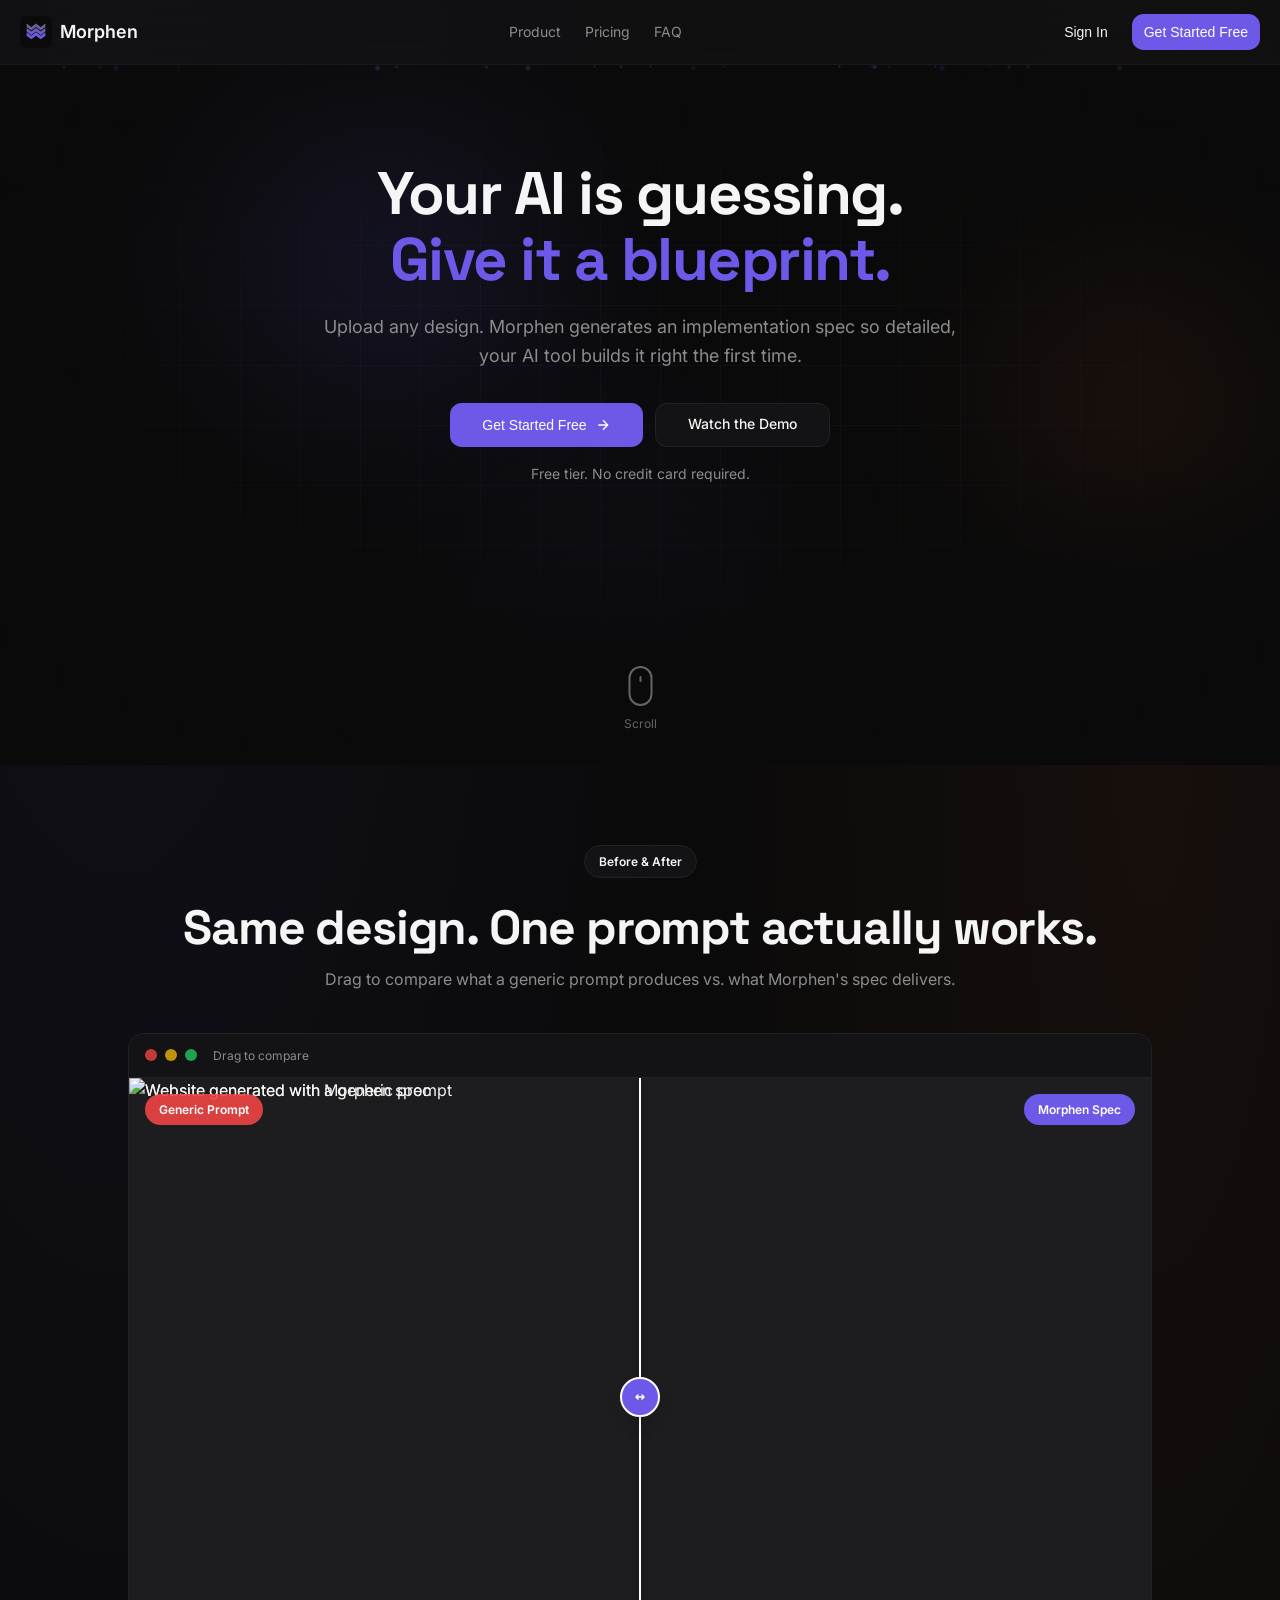
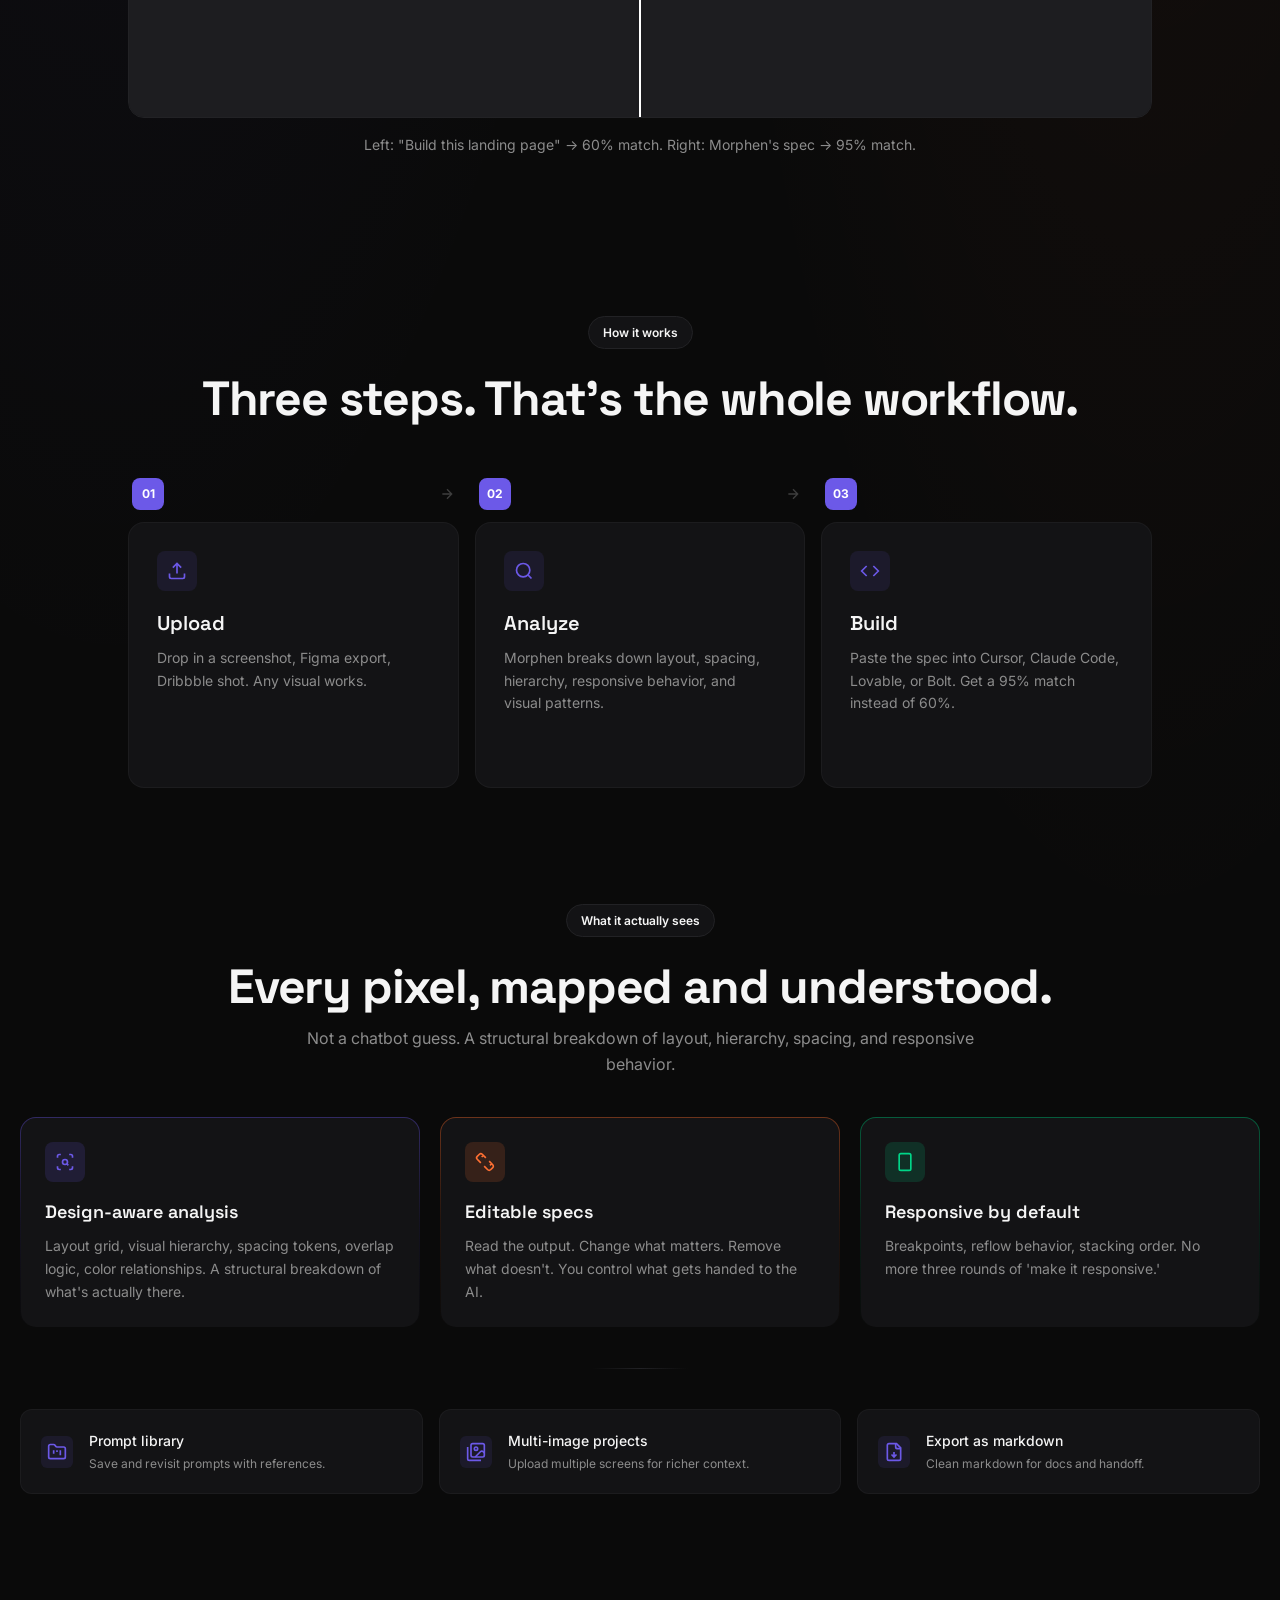
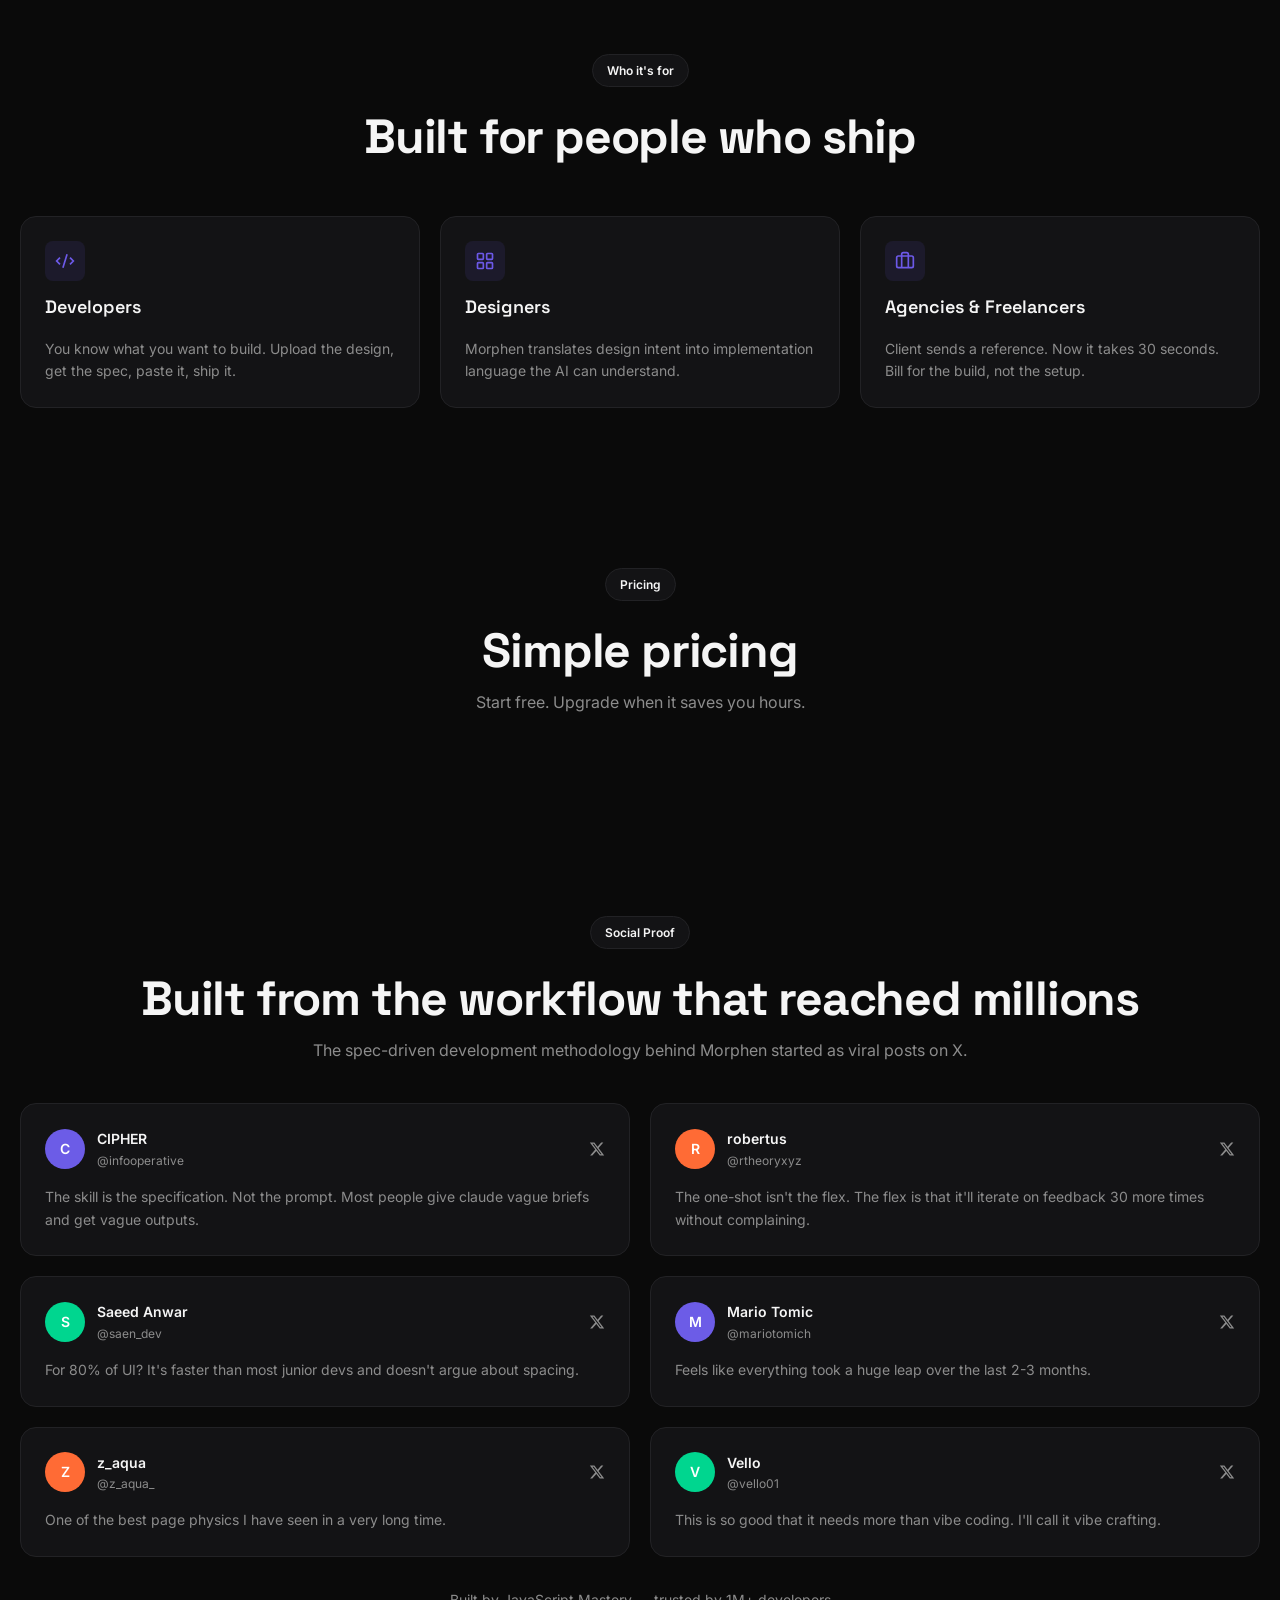
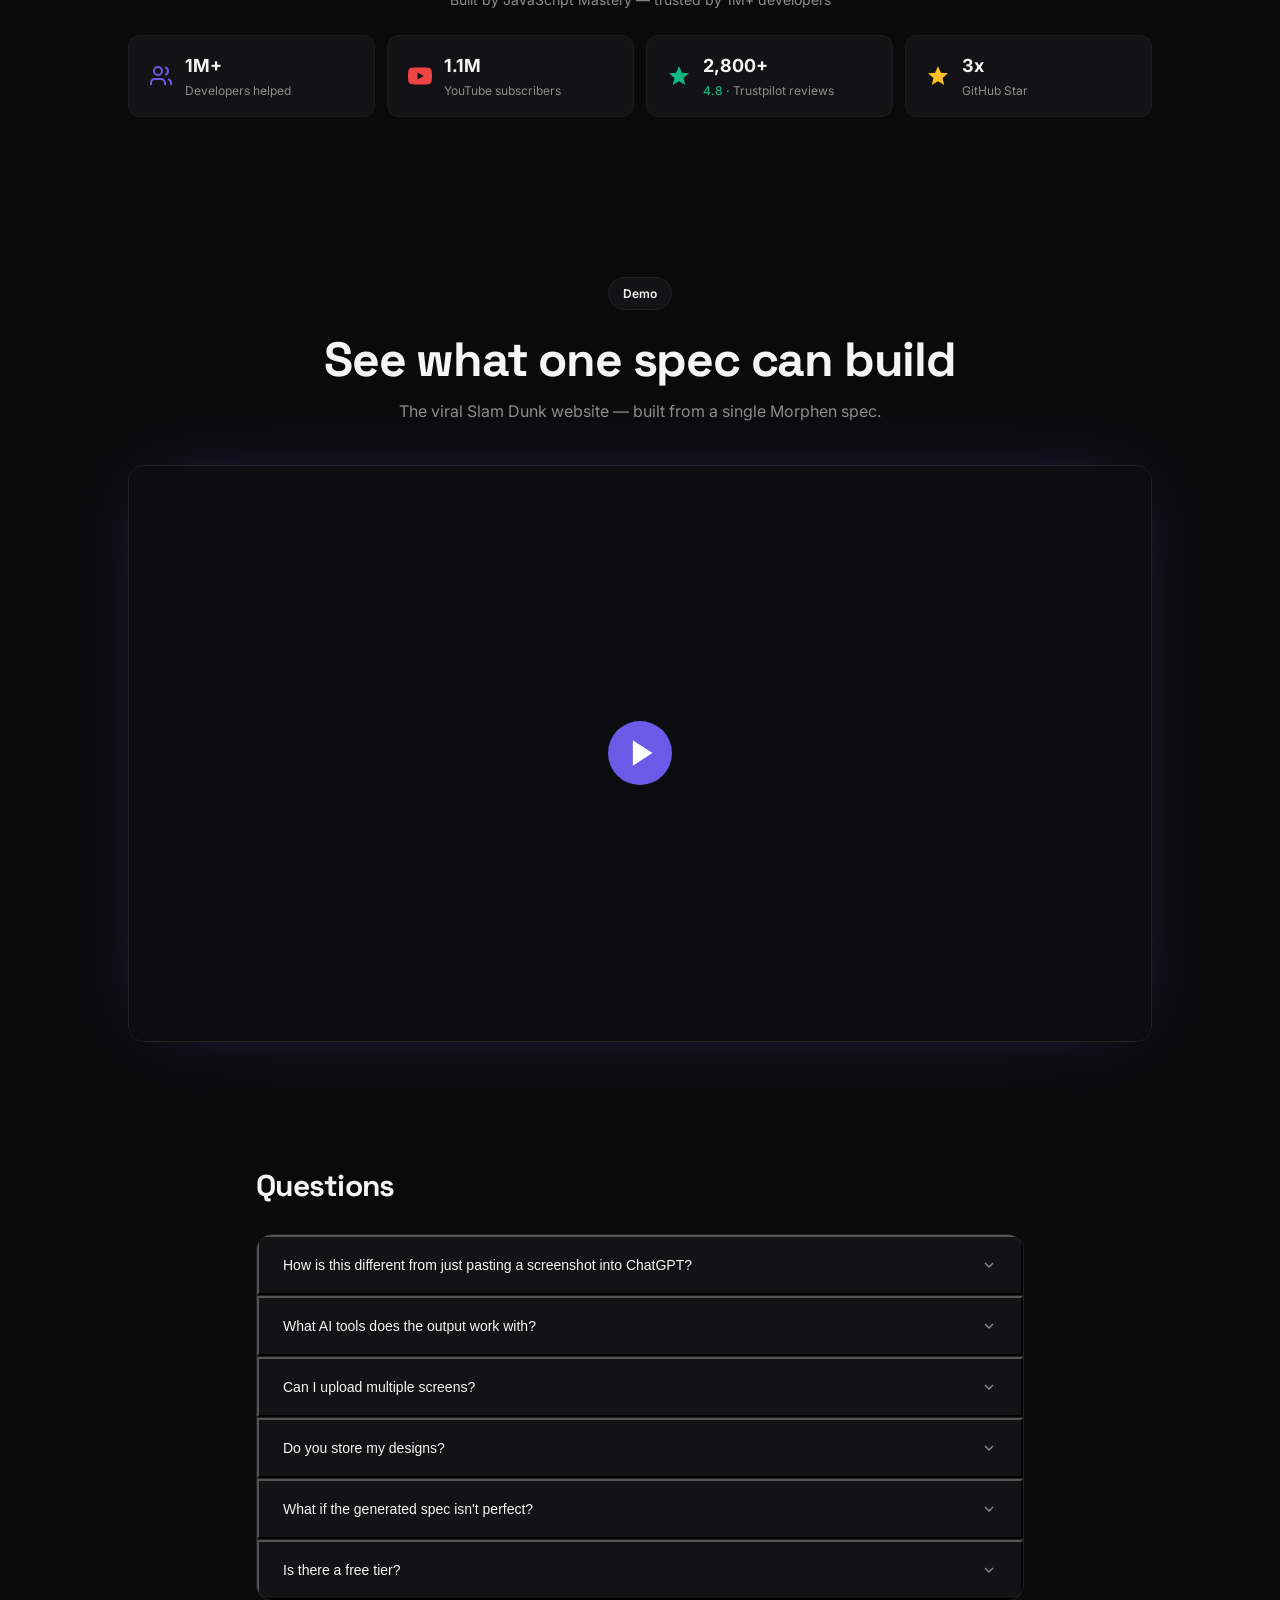
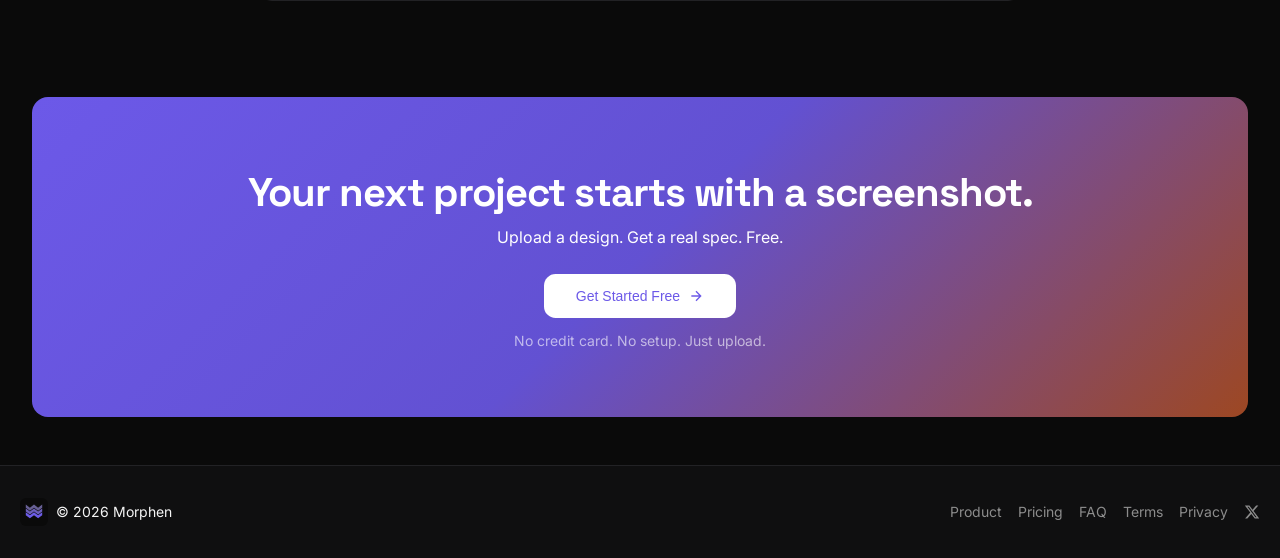
==== index.html @ 738969fb "1" ====
<!DOCTYPE html>
<html lang="en">
<head>
<meta charset="UTF-8">
<meta name="viewport" content="width=device-width, initial-scale=1">
<title>Morphen – Turn designs into AI-ready specs</title>
<style>
@import url('https://fonts.googleapis.com/css2?family=Space+Grotesk:wght@400;500;600;700&family=Inter:wght@400;500;600;700&family=JetBrains+Mono:wght@400;500&display=swap');

*{margin:0;padding:0;box-sizing:border-box}
:root{
  --bg:0 0% 4%;--fg:0 0% 96%;--card:240 5% 8%;--muted:240 4% 12%;
  --muted-fg:0 0% 55%;--accent:248 76% 63%;--accent-fg:0 0% 100%;
  --border:240 5% 14%;--orange:18 100% 60%;--green:158 100% 42%;
  --radius:0.85rem;
}
html{font-size:16px;scroll-behavior:smooth}
body{
  font-family:'Inter',system-ui,sans-serif;
  background:radial-gradient(ellipse 66% 46% at 9% 0,rgba(108,92,231,.08),transparent 72%),
             radial-gradient(ellipse 50% 35% at 90% 11%,rgba(255,107,53,.05),transparent 74%),
             #0a0a0a;
  color:hsl(var(--fg));line-height:1.6;min-height:100vh;
}
h1,h2,h3{font-family:'Space Grotesk',system-ui,sans-serif}
.container{width:100%;max-width:1400px;margin:0 auto;padding:0 1.25rem}
header{position:sticky;top:0;z-index:50;border-bottom:1px solid hsl(var(--border)/.5);
  background:hsl(var(--card)/.7);backdrop-filter:blur(24px)}
.header-inner{display:flex;height:4rem;align-items:center;justify-content:space-between}
.logo{display:flex;align-items:center;gap:.5rem;font-size:1.125rem;font-weight:600;
  text-decoration:none;color:hsl(var(--fg))}
.logo svg{height:2rem;width:2rem;border-radius:.375rem}
nav{display:none;gap:1.5rem;font-size:.875rem}
@media(min-width:768px){nav{display:flex}}
nav a{color:hsl(var(--muted-fg));text-decoration:none;transition:color .2s}
nav a:hover{color:hsl(var(--fg))}
.header-actions{display:flex;gap:.5rem;align-items:center}
@media(min-width:640px){.header-actions{gap:.75rem}}
.btn{display:inline-flex;align-items:center;justify-content:center;gap:.5rem;
  font-size:.875rem;font-weight:500;border-radius:calc(var(--radius) - 2px);
  border:none;cursor:pointer;transition:all .2s;text-decoration:none;white-space:nowrap}
.btn:focus-visible{outline:2px solid hsl(var(--accent));outline-offset:2px}
.btn-ghost{background:transparent;color:hsl(var(--fg))}
.btn-ghost:hover{background:hsl(var(--muted))}
.btn-primary{background:hsl(var(--accent));color:#fff}
.btn-primary:hover{background:hsl(var(--accent)/.9);transform:scale(1.02);
  box-shadow:0 0 20px rgba(108,92,231,.3)}
.btn-outline{border:1px solid hsl(var(--border));background:hsl(var(--card));color:hsl(var(--fg))}
.btn-outline:hover{background:hsl(var(--muted))}
.btn-white{background:#fff;color:hsl(var(--accent))}
.btn-white:hover{background:rgba(255,255,255,.9);transform:scale(1.02)}
.h-9{height:2.25rem;padding:0 .75rem}
.h-11{height:2.75rem;padding:0 2rem}

.hero{position:relative;padding:6rem 0 8rem;text-align:center;overflow:hidden;min-height:700px;
  background:#0a0a0a}
.hero-grid{position:absolute;inset:0;
  background-image:
    linear-gradient(rgba(108,92,231,.07) 1px,transparent 1px),
    linear-gradient(90deg,rgba(108,92,231,.07) 1px,transparent 1px);
  background-size:60px 60px;
  mask-image:radial-gradient(ellipse 80% 70% at 50% 50%,black 30%,transparent 80%);
  -webkit-mask-image:radial-gradient(ellipse 80% 70% at 50% 50%,black 30%,transparent 80%);
  z-index:0}
.hero-orb{position:absolute;border-radius:50%;filter:blur(80px);opacity:.5;z-index:0}
.hero-orb-1{top:-10%;left:10%;width:500px;height:500px;
  background:radial-gradient(circle,rgba(108,92,231,.4),transparent 70%);
  animation:orbFloat1 12s ease-in-out infinite}
.hero-orb-2{top:20%;right:-5%;width:400px;height:400px;
  background:radial-gradient(circle,rgba(255,107,53,.3),transparent 70%);
  animation:orbFloat2 15s ease-in-out infinite}
.hero-orb-3{bottom:-10%;left:30%;width:450px;height:450px;
  background:radial-gradient(circle,rgba(108,92,231,.25),transparent 70%);
  animation:orbFloat3 18s ease-in-out infinite}
@keyframes orbFloat1{0%,100%{transform:translate(0,0) scale(1)}50%{transform:translate(50px,30px) scale(1.1)}}
@keyframes orbFloat2{0%,100%{transform:translate(0,0) scale(1)}50%{transform:translate(-40px,50px) scale(1.15)}}
@keyframes orbFloat3{0%,100%{transform:translate(0,0) scale(1)}50%{transform:translate(30px,-40px) scale(1.05)}}
.hero-particles{position:absolute;inset:0;z-index:1;pointer-events:none;overflow:hidden}
.particle{position:absolute;border-radius:50%;
  background:radial-gradient(circle,rgba(108,92,231,.8),rgba(108,92,231,0));
  animation:particleFloat linear infinite}
@keyframes particleFloat{
  0%{transform:translateY(100vh) translateX(0) scale(0);opacity:0}
  10%{opacity:1;transform:translateY(90vh) translateX(10px) scale(1)}
  90%{opacity:1}
  100%{transform:translateY(-10vh) translateX(-10px) scale(0);opacity:0}
}
.hero-overlay{position:absolute;inset:0;
  background:radial-gradient(ellipse 80% 60% at 50% 40%,transparent 0%,rgba(10,10,10,.4) 60%,rgba(10,10,10,.85) 100%);
  z-index:2}
.hero-bottom-fade{position:absolute;bottom:0;left:0;right:0;height:300px;
  background:linear-gradient(to bottom,transparent 0%,rgba(10,10,10,.3) 30%,rgba(10,10,10,.7) 60%,rgba(10,10,10,.95) 85%,#0a0a0a 100%);
  z-index:2;pointer-events:none}
.hero .container{position:relative;z-index:3}
.hero h1{font-size:2.5rem;font-weight:700;letter-spacing:-.025em;line-height:1.1;
  font-family:'Space Grotesk',system-ui,sans-serif}
@media(min-width:768px){.hero h1{font-size:3.75rem}}
.hero h1 .accent{color:hsl(var(--accent))}
.hero p.lead{margin-top:1.25rem;font-size:1.125rem;color:hsl(var(--muted-fg));
  max-width:42rem;margin-left:auto;margin-right:auto}
.hero-ctas{margin-top:2rem;display:flex;flex-direction:column;gap:.75rem;
  align-items:center;padding:0 1rem}
@media(min-width:640px){.hero-ctas{flex-direction:row;justify-content:center;padding:0}}
.hero-ctas .btn{width:100%}
@media(min-width:640px){.hero-ctas .btn{width:auto}}
.hero-note{margin-top:1rem;font-size:.875rem;color:hsl(var(--muted-fg))}
.scroll-indicator{position:absolute;bottom:2rem;left:50%;transform:translateX(-50%);
  z-index:3;display:flex;flex-direction:column;align-items:center;gap:.5rem;
  color:hsl(var(--muted-fg));font-size:.75rem;opacity:.7}
.scroll-indicator .mouse{width:1.5rem;height:2.5rem;border:2px solid hsl(var(--muted-fg));
  border-radius:1rem;position:relative}
.scroll-indicator .mouse::after{content:'';position:absolute;top:.5rem;left:50%;
  transform:translateX(-50%);width:2px;height:6px;background:hsl(var(--muted-fg));
  border-radius:1px;animation:scrollDown 1.5s ease-in-out infinite}
@keyframes scrollDown{0%{opacity:1;transform:translate(-50%,0)}100%{opacity:0;transform:translate(-50%,8px)}}

.section{padding:5rem 0}
.section-header{text-align:center;margin-bottom:2.5rem}
.badge{display:inline-flex;align-items:center;border-radius:9999px;
  background:hsl(var(--card));border:1px solid hsl(var(--border));
  padding:.375rem .875rem;font-size:.75rem;font-weight:600;color:hsl(var(--fg))}
.section-header h2{margin-top:.75rem;font-size:1.875rem;font-weight:700;letter-spacing:-.025em;
  font-family:'Space Grotesk',system-ui,sans-serif}
@media(min-width:768px){.section-header h2{font-size:3rem}}
.section-header p{margin-top:.75rem;max-width:42rem;margin:0 auto;color:hsl(var(--muted-fg))}

.comparison-wrap{max-width:64rem;margin:0 auto;border-radius:1rem;
  border:1px solid hsl(var(--border));background:hsl(var(--card));overflow:hidden}
.comparison-bar{display:flex;align-items:center;gap:.5rem;
  border-bottom:1px solid hsl(var(--border));padding:.75rem 1rem;background:hsl(var(--card))}
.dot{height:.75rem;width:.75rem;border-radius:9999px}
.dot-r{background:rgba(239,68,68,.8)}.dot-y{background:rgba(234,179,8,.8)}.dot-g{background:rgba(34,197,94,.8)}
.comparison-bar span.ml{margin-left:.5rem;font-size:.75rem;color:hsl(var(--muted-fg))}
.slider{position:relative;aspect-ratio:16/10;width:100%;cursor:col-resize;
  user-select:none;overflow:hidden;background:hsl(var(--muted))}
.slider img{position:absolute;inset:0;height:100%;width:100%;object-fit:cover;object-position:top}
.slider .label{position:absolute;top:1rem;padding:.375rem .875rem;border-radius:9999px;
  font-size:.75rem;font-weight:600;color:#fff;z-index:10}
.label-before{left:1rem;background:rgba(239,68,68,.9)}
.label-after{right:1rem;background:hsl(var(--accent))}
.slider .handle{position:absolute;top:0;bottom:0;width:2px;background:#fff;
  box-shadow:0 0 8px rgba(0,0,0,.3);z-index:10;transform:translateX(-50%)}
.slider .handle-btn{position:absolute;top:50%;left:50%;transform:translate(-50%,-50%);
  height:2.5rem;width:2.5rem;border-radius:9999px;border:2px solid #fff;
  background:hsl(var(--accent));display:grid;place-items:center;
  box-shadow:0 10px 15px -3px rgba(0,0,0,.1)}
.slider .handle-btn svg{height:1rem;width:1rem;color:#fff}
.comparison-note{margin-top:1rem;text-align:center;font-size:.875rem;color:hsl(var(--muted-fg))}

.steps-grid{max-width:64rem;margin:0 auto;display:grid;gap:1rem;position:relative}
@media(min-width:768px){.steps-grid{grid-template-columns:repeat(3,1fr)}}
.step-head{display:flex;align-items:center;justify-content:space-between;margin-bottom:.75rem;padding:0 .25rem}
.step-num{display:inline-flex;height:2rem;width:2rem;align-items:center;justify-content:center;
  border-radius:.5rem;background:hsl(var(--accent));font-size:.75rem;font-weight:700;color:#fff}
.step-arrow{display:none;height:1rem;width:1rem;color:hsl(var(--muted-fg)/.4)}
@media(min-width:768px){.step-arrow{display:block}}
.step:last-child .step-arrow{display:none}
.step-card{height:100%;border-radius:1rem;border:1px solid hsl(var(--border)/.6);
  background:hsl(var(--card));padding:1.75rem;transition:border-color .15s}
.step-card:hover{border-color:hsl(var(--accent)/.3)}
.step-icon{margin-bottom:1rem;display:grid;height:2.5rem;width:2.5rem;place-items:center;
  border-radius:.5rem;background:hsl(var(--accent)/.1);color:hsl(var(--accent))}
.step-card h3{font-size:1.25rem;font-weight:600;margin-bottom:.5rem;
  font-family:'Space Grotesk',system-ui,sans-serif}
.step-card p{font-size:.875rem;color:hsl(var(--muted-fg));line-height:1.625}

.features-grid{display:grid;gap:1.25rem;margin-bottom:2.5rem}
@media(min-width:768px){.features-grid{grid-template-columns:repeat(2,1fr)}}
@media(min-width:1024px){.features-grid{grid-template-columns:repeat(3,1fr)}}
.feature-card-wrap{border-radius:1rem;padding:1px;
  background:linear-gradient(to bottom,hsl(var(--accent)/.4),hsl(var(--accent)/.1),transparent);
  transition:box-shadow .3s}
.feature-card-wrap:hover{box-shadow:0 0 60px -15px rgba(108,89,232,.3)}
.feature-card-wrap.orange{background:linear-gradient(to bottom,hsl(var(--orange)/.4),hsl(var(--orange)/.1),transparent)}
.feature-card-wrap.orange:hover{box-shadow:0 0 60px -15px rgba(255,112,51,.3)}
.feature-card-wrap.green{background:linear-gradient(to bottom,hsl(var(--green)/.4),hsl(var(--green)/.1),transparent)}
.feature-card-wrap.green:hover{box-shadow:0 0 60px -15px rgba(0,214,136,.3)}
.feature-card{display:flex;height:100%;flex-direction:column;border-radius:calc(1rem - 1px);
  background:hsl(var(--card));padding:1.5rem}
.feature-icon{margin-bottom:1rem;display:grid;height:2.5rem;width:2.5rem;place-items:center;
  border-radius:.5rem;background:hsl(var(--accent)/.15);color:hsl(var(--accent));transition:transform .2s}
.feature-card-wrap:hover .feature-icon{transform:scale(1.1)}
.feature-card-wrap.orange .feature-icon{background:hsl(var(--orange)/.15);color:hsl(var(--orange))}
.feature-card-wrap.green .feature-icon{background:hsl(var(--green)/.15);color:hsl(var(--green))}
.feature-card h3{font-size:1.125rem;font-weight:600;margin-bottom:.5rem;
  font-family:'Space Grotesk',system-ui,sans-serif}
.feature-card p{font-size:.875rem;color:hsl(var(--muted-fg));line-height:1.625}

.divider{margin:2.5rem auto;height:1px;width:6rem;
  background:linear-gradient(to right,transparent,hsl(var(--border)),transparent)}
.mini-grid{display:grid;gap:1rem;grid-template-columns:repeat(1,1fr)}
@media(min-width:640px){.mini-grid{grid-template-columns:repeat(3,1fr)}}
.mini-card{display:flex;align-items:center;gap:1rem;border-radius:.75rem;
  border:1px solid hsl(var(--border)/.6);background:hsl(var(--card));padding:1.25rem;transition:all .2s}
.mini-card:hover{border-color:hsl(var(--accent)/.2)}
.mini-icon{height:2rem;width:2rem;flex-shrink:0;place-items:center;border-radius:.375rem;
  background:hsl(var(--accent)/.1);color:hsl(var(--accent));display:grid}
.mini-card p{font-size:.875rem;font-weight:500;margin-bottom:.125rem}
.mini-card span{font-size:.75rem;color:hsl(var(--muted-fg));line-height:1.5;display:block}

.audience-grid{display:grid;gap:1.25rem}
@media(min-width:768px){.audience-grid{grid-template-columns:repeat(3,1fr)}}
.audience-card{height:100%;border-radius:1rem;border:1px solid hsl(var(--border));
  background:hsl(var(--card));transition:all .2s;overflow:hidden}
.audience-card:hover{border-color:hsl(var(--accent)/.3)}
.audience-head{padding:1.5rem 1.5rem .5rem}
.audience-icon{margin-bottom:.75rem;display:grid;height:2.5rem;width:2.5rem;place-items:center;
  border-radius:.5rem;background:hsl(var(--accent)/.1);color:hsl(var(--accent))}
.audience-card h3{font-size:1.125rem;font-weight:600;margin-bottom:.5rem;
  font-family:'Space Grotesk',system-ui,sans-serif}
.audience-body{padding:0 1.5rem 1.5rem}
.audience-body p{font-size:.875rem;color:hsl(var(--muted-fg));line-height:1.625}

.testimonials-grid{display:grid;gap:1.25rem;grid-template-columns:1fr}
@media(min-width:768px){.testimonials-grid{grid-template-columns:repeat(2,1fr)}}
.testimonial{border-radius:1rem;border:1px solid hsl(var(--border));
  background:hsl(var(--card));padding:1.5rem;color:inherit;transition:border-color .15s}
.testimonial:hover{border-color:hsl(var(--accent)/.3)}
.t-head{display:flex;align-items:center;justify-content:space-between;margin-bottom:1rem}
.t-user{display:flex;align-items:center;gap:.75rem}
.t-avatar{height:2.5rem;width:2.5rem;border-radius:9999px;background:hsl(var(--muted));
  display:grid;place-items:center;font-weight:600;font-size:.875rem;color:#fff;flex-shrink:0;overflow:hidden}
.t-avatar img{width:100%;height:100%;object-fit:cover}
.t-name{font-size:.875rem;font-weight:600}
.t-handle{font-size:.75rem;color:hsl(var(--muted-fg))}
.t-x{height:1rem;width:1rem;flex-shrink:0;color:hsl(var(--muted-fg))}
.testimonial p{font-size:.875rem;color:hsl(var(--muted-fg));line-height:1.625}

.stats-note{margin:2rem 0 1.5rem;text-align:center;color:hsl(var(--muted-fg));font-size:.875rem}
.stats-grid{max-width:64rem;margin:0 auto;display:grid;gap:.75rem;grid-template-columns:repeat(2,1fr)}
@media(min-width:768px){.stats-grid{grid-template-columns:repeat(4,1fr)}}
.stat{display:flex;align-items:center;gap:.75rem;border-radius:.75rem;
  border:1px solid hsl(var(--border)/.6);background:hsl(var(--card));padding:1rem 1.25rem;
  text-decoration:none;color:inherit;transition:border-color .15s}
.stat:hover{border-color:hsl(var(--accent)/.3)}
.stat-icon{height:1.5rem;width:1.5rem;flex-shrink:0}
.stat-val{font-size:1.125rem;font-weight:700}
.stat-lbl{font-size:.75rem;color:hsl(var(--muted-fg))}

.video-wrap{max-width:64rem;margin:0 auto;border-radius:1rem;border:1px solid hsl(var(--border));
  overflow:hidden;box-shadow:0 0 80px -20px rgba(108,89,232,.3)}
.video-btn{position:relative;display:block;width:100%;aspect-ratio:16/9;
  cursor:pointer;background:hsl(var(--card));border:none}
.video-btn img{height:100%;width:100%;object-fit:cover}
.video-btn .overlay{position:absolute;inset:0;display:grid;place-items:center;
  background:rgba(0,0,0,.3);transition:background .2s}
.video-btn:hover .overlay{background:rgba(0,0,0,.4)}
.play-btn{display:grid;height:4rem;width:4rem;place-items:center;border-radius:9999px;
  background:hsl(var(--accent));color:#fff;box-shadow:0 10px 15px -3px rgba(0,0,0,.1);transition:transform .2s}
.video-btn:hover .play-btn{transform:scale(1.1)}
.play-btn svg{height:1.75rem;width:1.75rem;fill:currentColor;margin-left:.125rem}

.faq-wrap{max-width:48rem;margin:0 auto}
.faq-wrap h2{font-size:1.875rem;font-weight:700;letter-spacing:-.025em;margin-bottom:1.5rem;
  font-family:'Space Grotesk',system-ui,sans-serif}
.faq-list{border-radius:1rem;border:1px solid hsl(var(--border));background:hsl(var(--card));overflow:hidden}
.faq-item{border-bottom:1px solid hsl(var(--border))}
.faq-item:last-child{border-bottom:none}
.faq-q{display:flex;flex:1;align-items:center;justify-content:space-between;
  padding:1.25rem 1.5rem;background:none;color:hsl(var(--fg));
  font-size:.875rem;font-weight:500;text-align:left;cursor:pointer;width:100%;transition:background .15s}
.faq-q:hover{background:hsl(var(--muted)/.3)}
.faq-q svg{height:1rem;width:1rem;flex-shrink:0;color:hsl(var(--muted-fg));transition:transform .2s}
.faq-item.open .faq-q svg{transform:rotate(180deg)}
.faq-a{overflow:hidden;max-height:0;transition:max-height .3s ease-out}
.faq-item.open .faq-a{max-height:500px}
.faq-a-inner{padding:0 1.5rem 1.25rem;font-size:.875rem;color:hsl(var(--muted-fg));line-height:1.625}

.cta{margin:0 1rem 3rem;border-radius:1rem;
  background:linear-gradient(135deg,hsl(var(--accent)),hsl(var(--accent)/.9),hsl(var(--orange)/.6));
  padding:4rem 1.5rem;color:#fff;text-align:center}
@media(min-width:768px){.cta{margin:0 2rem 3rem}}
.cta h2{font-size:2.25rem;font-weight:700;letter-spacing:-.025em;
  font-family:'Space Grotesk',system-ui,sans-serif}
@media(min-width:768px){.cta h2{font-size:2.5rem}}
.cta>p{margin-top:.75rem;color:rgba(255,255,255,.8)}
.cta .btn-wrap{margin-top:1.5rem}
.cta .note{margin-top:.75rem;font-size:.875rem;color:rgba(255,255,255,.6)}

footer{border-top:1px solid hsl(var(--border));background:hsl(var(--card)/.6);padding:2rem 0}
.footer-inner{display:flex;flex-direction:column;gap:1rem;font-size:.875rem;color:hsl(var(--muted-fg))}
@media(min-width:768px){.footer-inner{flex-direction:row;align-items:center;justify-content:space-between}}
.footer-brand{display:flex;align-items:center;gap:.5rem;color:hsl(var(--fg))}
.footer-brand svg{height:1.75rem;width:1.75rem;border-radius:.375rem}
.footer-links{display:flex;flex-wrap:wrap;align-items:center;gap:1rem}
.footer-links a{color:hsl(var(--muted-fg));text-decoration:none;transition:color .2s}
.footer-links a:hover{color:hsl(var(--fg))}
.footer-links .x-icon{display:inline-flex}
.footer-links .x-icon svg{height:1rem;width:1rem}

.reveal{opacity:0;transform:translateY(20px);transition:opacity .6s ease,transform .6s ease}
.reveal.visible{opacity:1;transform:translateY(0)}
.icon{height:1.25rem;width:1.25rem}.icon-sm{height:1rem;width:1rem}
</style>
</head>
<body>
<header>
<div class="container"><div class="header-inner">
<a href="#" class="logo">
<svg viewBox="0 0 512 512" xmlns="http://www.w3.org/2000/svg">
<rect width="512" height="512" rx="64" fill="#0A0A0A"/>
<g transform="translate(106,120)">
<path d="M0 56L0 0L75 56L150 0L225 56L300 0L300 56L225 112L150 56L75 112Z" fill="#A599F0" opacity=".6"/>
<path d="M0 126L0 70L75 126L150 70L225 126L300 70L300 126L225 182L150 126L75 182Z" fill="#8474E8" opacity=".8"/>
<path d="M0 196L0 140L75 196L150 140L225 196L300 140L300 196L225 252L150 196L75 252Z" fill="#6C5CE7"/>
</g></svg>Morphen</a>
<nav><a href="#features">Product</a><a href="#pricing">Pricing</a><a href="#faq">FAQ</a></nav>
<div class="header-actions">
<button class="btn btn-ghost h-9" id="signInBtn" style="display:none">Sign In</button>
<button class="btn btn-primary h-9">Get Started Free</button>
</div></div></div>
</header>

<main>
<section class="hero">
  <div class="hero-grid"></div>
  <div class="hero-orb hero-orb-1"></div>
  <div class="hero-orb hero-orb-2"></div>
  <div class="hero-orb hero-orb-3"></div>
  <div class="hero-particles" id="heroParticles"></div>
  <div class="hero-overlay"></div>
  <div class="hero-bottom-fade"></div>
  <div class="container">
    <h1>Your AI is guessing.<br><span class="accent">Give it a blueprint.</span></h1>
    <p class="lead">Upload any design. Morphen generates an implementation spec so detailed, your AI tool builds it right the first time.</p>
    <div class="hero-ctas">
      <button class="btn btn-primary h-11">Get Started Free
        <svg class="icon-sm" fill="none" stroke="currentColor" stroke-width="2" viewBox="0 0 24 24"><path d="M5 12h14M12 5l7 7-7 7"/></svg>
      </button>
      <a href="#demo" class="btn btn-outline h-11">Watch the Demo</a>
    </div>
    <p class="hero-note">Free tier. No credit card required.</p>
  </div>
  <div class="scroll-indicator">
    <div class="mouse"></div>
    <span>Scroll</span>
  </div>
</section>

<section class="section">
<div class="container">
<div class="section-header">
<div class="badge">Before & After</div>
<h2>Same design. One prompt actually works.</h2>
<p>Drag to compare what a generic prompt produces vs. what Morphen's spec delivers.</p>
</div>
<div class="comparison-wrap">
<div class="comparison-bar">
<span class="dot dot-r"></span><span class="dot dot-y"></span><span class="dot dot-g"></span>
<span class="ml">Drag to compare</span>
</div>
<div class="slider" id="slider">
<img src="https://image.qwenlm.ai/public_source/ac6f6059-18e8-432b-bac8-ec059bb0015a/1248e4e77-1892-409d-9754-faf878f7db0f.png" alt="Website generated with Morphen spec" draggable="false">
<div id="beforeClip" style="position:absolute;inset:0;overflow:hidden;width:50%">
<img src="https://images.unsplash.com/photo-1556742049-0cfed4f6a45d?w=1200&h=750&fit=crop" alt="Website generated with a generic prompt" draggable="false" style="width:100%;max-width:none">
<span class="label label-before">Generic Prompt</span>
</div>
<span class="label label-after">Morphen Spec</span>
<div class="handle" id="handle" style="left:50%">
<div class="handle-btn">
<svg width="16" height="16" viewBox="0 0 16 16" fill="none"><path d="M4 8H12M4 8L6 6M4 8L6 10M12 8L10 6M12 8L10 10" stroke="currentColor" stroke-width="1.5" stroke-linecap="round" stroke-linejoin="round"/></svg>
</div></div>
</div></div>
<p class="comparison-note">Left: "Build this landing page" → 60% match. Right: Morphen's spec → 95% match.</p>
</div>
</section>

<section class="section" id="how-it-works">
<div class="container">
<div class="section-header">
<div class="badge">How it works</div>
<h2>Three steps. That's the whole workflow.</h2>
</div>
<div class="steps-grid">
<div class="reveal">
<div class="step-head"><span class="step-num">01</span>
<svg class="step-arrow" fill="none" stroke="currentColor" stroke-width="2" viewBox="0 0 24 24"><path d="M5 12h14M12 5l7 7-7 7"/></svg></div>
<div class="step-card">
<div class="step-icon"><svg class="icon" fill="none" stroke="currentColor" stroke-width="2" viewBox="0 0 24 24"><path d="M21 15v4a2 2 0 01-2 2H5a2 2 0 01-2-2v-4M17 8l-5-5-5 5M12 3v12"/></svg></div>
<h3>Upload</h3><p>Drop in a screenshot, Figma export, Dribbble shot. Any visual works.</p>
</div></div>
<div class="reveal">
<div class="step-head"><span class="step-num">02</span>
<svg class="step-arrow" fill="none" stroke="currentColor" stroke-width="2" viewBox="0 0 24 24"><path d="M5 12h14M12 5l7 7-7 7"/></svg></div>
<div class="step-card">
<div class="step-icon"><svg class="icon" fill="none" stroke="currentColor" stroke-width="2" viewBox="0 0 24 24"><circle cx="11" cy="11" r="8"/><path d="M21 21l-4.3-4.3"/></svg></div>
<h3>Analyze</h3><p>Morphen breaks down layout, spacing, hierarchy, responsive behavior, and visual patterns.</p>
</div></div>
<div class="reveal">
<div class="step-head"><span class="step-num">03</span></div>
<div class="step-card">
<div class="step-icon"><svg class="icon" fill="none" stroke="currentColor" stroke-width="2" viewBox="0 0 24 24"><polyline points="16 18 22 12 16 6"/><polyline points="8 6 2 12 8 18"/></svg></div>
<h3>Build</h3><p>Paste the spec into Cursor, Claude Code, Lovable, or Bolt. Get a 95% match instead of 60%.</p>
</div></div>
</div></div>
</section>

<section class="section" id="features">
<div class="container">
<div class="section-header">
<div class="badge">What it actually sees</div>
<h2>Every pixel, mapped and understood.</h2>
<p>Not a chatbot guess. A structural breakdown of layout, hierarchy, spacing, and responsive behavior.</p>
</div>
<div class="features-grid">
<div class="feature-card-wrap reveal">
<div class="feature-card">
<div class="feature-icon"><svg class="icon" fill="none" stroke="currentColor" stroke-width="2" viewBox="0 0 24 24"><path d="M3 7V5a2 2 0 012-2h2M17 3h2a2 2 0 012 2v2M21 17v2a2 2 0 01-2 2h-2M7 21H5a2 2 0 01-2-2v-2"/><circle cx="12" cy="12" r="3"/><path d="M16 16l-1.9-1.9"/></svg></div>
<h3>Design-aware analysis</h3>
<p>Layout grid, visual hierarchy, spacing tokens, overlap logic, color relationships. A structural breakdown of what's actually there.</p>
</div></div>
<div class="feature-card-wrap orange reveal">
<div class="feature-card">
<div class="feature-icon"><svg class="icon" fill="none" stroke="currentColor" stroke-width="2" viewBox="0 0 24 24"><path d="M13 7L8.7 2.7a2.41 2.41 0 00-3.4 0L2.7 5.3a2.41 2.41 0 000 3.4L7 13M8 6l2-2M18 16l2-2M17 11l4.3 4.3c.94.94.94 2.46 0 3.4l-2.6 2.6c-.94.94-2.46.94-3.4 0L11 17"/></svg></div>
<h3>Editable specs</h3>
<p>Read the output. Change what matters. Remove what doesn't. You control what gets handed to the AI.</p>
</div></div>
<div class="feature-card-wrap green reveal">
<div class="feature-card">
<div class="feature-icon"><svg class="icon" fill="none" stroke="currentColor" stroke-width="2" viewBox="0 0 24 24"><rect width="14" height="20" x="5" y="2" rx="2" ry="2"/><path d="M12 18h.01"/></svg></div>
<h3>Responsive by default</h3>
<p>Breakpoints, reflow behavior, stacking order. No more three rounds of 'make it responsive.'</p>
</div></div>
</div>
<div class="divider"></div>
<div class="mini-grid">
<div class="mini-card reveal">
<div class="mini-icon"><svg class="icon" fill="none" stroke="currentColor" stroke-width="2" viewBox="0 0 24 24"><path d="M4 20h16a2 2 0 002-2V8a2 2 0 00-2-2h-7.93a2 2 0 01-1.66-.9l-.82-1.2A2 2 0 007.93 3H4a2 2 0 00-2 2v13c0 1.1.9 2 2 2Z"/><path d="M8 10v4M12 10v2M16 10v6"/></svg></div>
<div><p>Prompt library</p><span>Save and revisit prompts with references.</span></div>
</div>
<div class="mini-card reveal">
<div class="mini-icon"><svg class="icon" fill="none" stroke="currentColor" stroke-width="2" viewBox="0 0 24 24"><path d="M18 22H4a2 2 0 01-2-2V6"/><path d="M22 13l-1.296-1.296a2.41 2.41 0 00-3.408 0L11 18"/><circle cx="12" cy="8" r="2"/><rect width="16" height="16" x="6" y="2" rx="2"/></svg></div>
<div><p>Multi-image projects</p><span>Upload multiple screens for richer context.</span></div>
</div>
<div class="mini-card reveal">
<div class="mini-icon"><svg class="icon" fill="none" stroke="currentColor" stroke-width="2" viewBox="0 0 24 24"><path d="M15 2H6a2 2 0 00-2 2v16a2 2 0 002 2h12a2 2 0 002-2V7Z"/><path d="M14 2v4a2 2 0 002 2h4"/><path d="M12 18v-6M9 15l3 3 3-3"/></svg></div>
<div><p>Export as markdown</p><span>Clean markdown for docs and handoff.</span></div>
</div>
</div></div>
</section>

<section class="section">
<div class="container">
<div class="section-header">
<div class="badge">Who it's for</div>
<h2>Built for people who ship</h2>
</div>
<div class="audience-grid">
<div class="audience-card reveal">
<div class="audience-head">
<div class="audience-icon"><svg class="icon" fill="none" stroke="currentColor" stroke-width="2" viewBox="0 0 24 24"><path d="M18 16l4-4-4-4M6 8l-4 4 4 4M14.5 4l-5 16"/></svg></div>
<h3>Developers</h3>
</div>
<div class="audience-body"><p>You know what you want to build. Upload the design, get the spec, paste it, ship it.</p></div>
</div>
<div class="audience-card reveal">
<div class="audience-head">
<div class="audience-icon"><svg class="icon" fill="none" stroke="currentColor" stroke-width="2" viewBox="0 0 24 24"><rect width="7" height="7" x="3" y="3" rx="1"/><rect width="7" height="7" x="14" y="3" rx="1"/><rect width="7" height="7" x="14" y="14" rx="1"/><rect width="7" height="7" x="3" y="14" rx="1"/></svg></div>
<h3>Designers</h3>
</div>
<div class="audience-body"><p>Morphen translates design intent into implementation language the AI can understand.</p></div>
</div>
<div class="audience-card reveal">
<div class="audience-head">
<div class="audience-icon"><svg class="icon" fill="none" stroke="currentColor" stroke-width="2" viewBox="0 0 24 24"><path d="M16 20V4a2 2 0 00-2-2h-4a2 2 0 00-2 2v16"/><rect width="20" height="14" x="2" y="6" rx="2"/></svg></div>
<h3>Agencies & Freelancers</h3>
</div>
<div class="audience-body"><p>Client sends a reference. Now it takes 30 seconds. Bill for the build, not the setup.</p></div>
</div>
</div></div>
</section>

<section class="section" id="pricing">
<div class="container">
<div class="section-header">
<div class="badge">Pricing</div>
<h2>Simple pricing</h2>
<p>Start free. Upgrade when it saves you hours.</p>
</div>
</div>
</section>

<section class="section" id="social-proof">
<div class="container">
<div class="section-header">
<div class="badge">Social Proof</div>
<h2>Built from the workflow that reached millions</h2>
<p>The spec-driven development methodology behind Morphen started as viral posts on X.</p>
</div>
<div class="testimonials-grid">
<div class="testimonial reveal">
<div class="t-head"><div class="t-user">
<div class="t-avatar" style="background:#6c5ce7">C</div>
<div><div class="t-name">CIPHER</div><div class="t-handle">@infooperative</div></div>
</div><svg class="t-x" viewBox="0 0 24 24" fill="currentColor"><path d="M18.244 2.25h3.308l-7.227 8.26 8.502 11.24H16.17l-5.214-6.817L4.99 21.75H1.68l7.73-8.835L1.254 2.25H8.08l4.713 6.231zm-1.161 17.52h1.833L7.084 4.126H5.117z"/></svg></div>
<p>The skill is the specification. Not the prompt. Most people give claude vague briefs and get vague outputs.</p>
</div>
<div class="testimonial reveal">
<div class="t-head"><div class="t-user">
<div class="t-avatar" style="background:#ff6b35">R</div>
<div><div class="t-name">robertus</div><div class="t-handle">@rtheoryxyz</div></div>
</div><svg class="t-x" viewBox="0 0 24 24" fill="currentColor"><path d="M18.244 2.25h3.308l-7.227 8.26 8.502 11.24H16.17l-5.214-6.817L4.99 21.75H1.68l7.73-8.835L1.254 2.25H8.08l4.713 6.231zm-1.161 17.52h1.833L7.084 4.126H5.117z"/></svg></div>
<p>The one-shot isn't the flex. The flex is that it'll iterate on feedback 30 more times without complaining.</p>
</div>
<div class="testimonial reveal">
<div class="t-head"><div class="t-user">
<div class="t-avatar" style="background:#00d68f">S</div>
<div><div class="t-name">Saeed Anwar</div><div class="t-handle">@saen_dev</div></div>
</div><svg class="t-x" viewBox="0 0 24 24" fill="currentColor"><path d="M18.244 2.25h3.308l-7.227 8.26 8.502 11.24H16.17l-5.214-6.817L4.99 21.75H1.68l7.73-8.835L1.254 2.25H8.08l4.713 6.231zm-1.161 17.52h1.833L7.084 4.126H5.117z"/></svg></div>
<p>For 80% of UI? It's faster than most junior devs and doesn't argue about spacing.</p>
</div>
<div class="testimonial reveal">
<div class="t-head"><div class="t-user">
<div class="t-avatar" style="background:#6c5ce7">M</div>
<div><div class="t-name">Mario Tomic</div><div class="t-handle">@mariotomich</div></div>
</div><svg class="t-x" viewBox="0 0 24 24" fill="currentColor"><path d="M18.244 2.25h3.308l-7.227 8.26 8.502 11.24H16.17l-5.214-6.817L4.99 21.75H1.68l7.73-8.835L1.254 2.25H8.08l4.713 6.231zm-1.161 17.52h1.833L7.084 4.126H5.117z"/></svg></div>
<p>Feels like everything took a huge leap over the last 2-3 months.</p>
</div>
<div class="testimonial reveal">
<div class="t-head"><div class="t-user">
<div class="t-avatar" style="background:#ff6b35">Z</div>
<div><div class="t-name">z_aqua</div><div class="t-handle">@z_aqua_</div></div>
</div><svg class="t-x" viewBox="0 0 24 24" fill="currentColor"><path d="M18.244 2.25h3.308l-7.227 8.26 8.502 11.24H16.17l-5.214-6.817L4.99 21.75H1.68l7.73-8.835L1.254 2.25H8.08l4.713 6.231zm-1.161 17.52h1.833L7.084 4.126H5.117z"/></svg></div>
<p>One of the best page physics I have seen in a very long time.</p>
</div>
<div class="testimonial reveal">
<div class="t-head"><div class="t-user">
<div class="t-avatar" style="background:#00d68f">V</div>
<div><div class="t-name">Vello</div><div class="t-handle">@vello01</div></div>
</div><svg class="t-x" viewBox="0 0 24 24" fill="currentColor"><path d="M18.244 2.25h3.308l-7.227 8.26 8.502 11.24H16.17l-5.214-6.817L4.99 21.75H1.68l7.73-8.835L1.254 2.25H8.08l4.713 6.231zm-1.161 17.52h1.833L7.084 4.126H5.117z"/></svg></div>
<p>This is so good that it needs more than vibe coding. I'll call it vibe crafting.</p>
</div>
</div>
<p class="stats-note">Built by JavaScript Mastery — trusted by 1M+ developers</p>
<div class="stats-grid reveal">
<a href="#" class="stat">
<svg class="stat-icon" fill="none" stroke="currentColor" stroke-width="2" viewBox="0 0 24 24" style="color:hsl(var(--accent))"><path d="M16 21v-2a4 4 0 00-4-4H6a4 4 0 00-4 4v2"/><circle cx="9" cy="7" r="4"/><path d="M22 21v-2a4 4 0 00-3-3.87M16 3.13a4 4 0 010 7.75"/></svg>
<div><div class="stat-val">1M+</div><div class="stat-lbl">Developers helped</div></div>
</a>
<a href="#" class="stat">
<svg class="stat-icon" fill="currentColor" style="color:#ef4444"><path d="M23.498 6.186a3.016 3.016 0 00-2.122-2.136C19.505 3.545 12 3.545 12 3.545s-7.505 0-9.377.505A3.017 3.017 0 00.502 6.186C0 8.07 0 12 0 12s0 3.93.502 5.814a3.016 3.016 0 002.122 2.136c1.871.505 9.376.505 9.376.505s7.505 0 9.377-.505a3.015 3.015 0 002.122-2.136C24 15.93 24 12 24 12s0-3.93-.502-5.814zM9.545 15.568V8.432L15.818 12l-6.273 3.568z"/></svg>
<div><div class="stat-val">1.1M</div><div class="stat-lbl">YouTube subscribers</div></div>
</a>
<a href="#" class="stat">
<svg class="stat-icon" fill="currentColor" style="color:#10b981"><path d="M12 17.27L18.18 21l-1.64-7.03L22 9.24l-7.19-.61L12 2 9.19 8.63 2 9.24l5.46 4.73L5.82 21z"/></svg>
<div><div class="stat-val">2,800+</div><div class="stat-lbl"><span style="color:#10b981;font-weight:500">4.8 ·</span> Trustpilot reviews</div></div>
</a>
<a href="#" class="stat">
<svg class="stat-icon" fill="currentColor" style="color:#fbbf24"><path d="M12 17.27L18.18 21l-1.64-7.03L22 9.24l-7.19-.61L12 2 9.19 8.63 2 9.24l5.46 4.73L5.82 21z"/></svg>
<div><div class="stat-val">3x</div><div class="stat-lbl">GitHub Star</div></div>
</a>
</div></div>
</section>

<section class="section" id="demo">
<div class="container">
<div class="section-header">
<div class="badge">Demo</div>
<h2>See what one spec can build</h2>
<p>The viral Slam Dunk website — built from a single Morphen spec.</p>
</div>
<div class="video-wrap reveal">
<button class="video-btn" id="videoBtn">
<img src="https://image.qwenlm.ai/public_source/ac6f6059-18e8-432b-bac8-ec059bb0015a/1248e4e77-1892-409d-9754-faf878f7db0f.png" alt="Demo">
<div class="overlay"><div class="play-btn">
<svg fill="none" stroke="currentColor" stroke-width="2" viewBox="0 0 24 24"><polygon points="6 3 20 12 6 21 6 3"/></svg>
</div></div>
</button></div>
</div>
</section>

<section class="section" id="faq" style="padding-top:2.5rem;padding-bottom:6rem">
<div class="container">
<div class="faq-wrap">
<h2>Questions</h2>
<div class="faq-list">
<div class="faq-item"><button class="faq-q"><span>How is this different from just pasting a screenshot into ChatGPT?</span>
<svg fill="none" stroke="currentColor" stroke-width="2" viewBox="0 0 24 24"><path d="M6 9l6 6 6-6"/></svg></button>
<div class="faq-a"><div class="faq-a-inner">ChatGPT gives a generic description. Morphen provides a structured implementation spec with exact spacing, layout grids, and responsive breakpoints.</div></div></div>
<div class="faq-item"><button class="faq-q"><span>What AI tools does the output work with?</span>
<svg fill="none" stroke="currentColor" stroke-width="2" viewBox="0 0 24 24"><path d="M6 9l6 6 6-6"/></svg></button>
<div class="faq-a"><div class="faq-a-inner">Cursor, Claude Code, Lovable, Bolt, and any AI coding assistant.</div></div></div>
<div class="faq-item"><button class="faq-q"><span>Can I upload multiple screens?</span>
<svg fill="none" stroke="currentColor" stroke-width="2" viewBox="0 0 24 24"><path d="M6 9l6 6 6-6"/></svg></button>
<div class="faq-a"><div class="faq-a-inner">Yes! Upload multiple screens for richer context about your design system.</div></div></div>
<div class="faq-item"><button class="faq-q"><span>Do you store my designs?</span>
<svg fill="none" stroke="currentColor" stroke-width="2" viewBox="0 0 24 24"><path d="M6 9l6 6 6-6"/></svg></button>
<div class="faq-a"><div class="faq-a-inner">Your designs are processed securely and not stored permanently.</div></div></div>
<div class="faq-item"><button class="faq-q"><span>What if the generated spec isn't perfect?</span>
<svg fill="none" stroke="currentColor" stroke-width="2" viewBox="0 0 24 24"><path d="M6 9l6 6 6-6"/></svg></button>
<div class="faq-a"><div class="faq-a-inner">Specs are fully editable. You're always in control.</div></div></div>
<div class="faq-item"><button class="faq-q"><span>Is there a free tier?</span>
<svg fill="none" stroke="currentColor" stroke-width="2" viewBox="0 0 24 24"><path d="M6 9l6 6 6-6"/></svg></button>
<div class="faq-a"><div class="faq-a-inner">Yes! Start free. No credit card required.</div></div></div>
</div></div></div>
</section>

<section class="cta">
<div class="container">
<h2>Your next project starts with a screenshot.</h2>
<p>Upload a design. Get a real spec. Free.</p>
<div class="btn-wrap"><button class="btn btn-white h-11">Get Started Free
<svg class="icon-sm" fill="none" stroke="currentColor" stroke-width="2" viewBox="0 0 24 24"><path d="M5 12h14M12 5l7 7-7 7"/></svg></button></div>
<p class="note">No credit card. No setup. Just upload.</p>
</div>
</section>
</main>

<footer>
<div class="container"><div class="footer-inner">
<div class="footer-brand">
<svg viewBox="0 0 512 512" xmlns="http://www.w3.org/2000/svg">
<rect width="512" height="512" rx="64" fill="#0A0A0A"/>
<g transform="translate(106,120)">
<path d="M0 56L0 0L75 56L150 0L225 56L300 0L300 56L225 112L150 56L75 112Z" fill="#A599F0" opacity=".6"/>
<path d="M0 126L0 70L75 126L150 70L225 126L300 70L300 126L225 182L150 126L75 182Z" fill="#8474E8" opacity=".8"/>
<path d="M0 196L0 140L75 196L150 140L225 196L300 140L300 196L225 252L150 196L75 252Z" fill="#6C5CE7"/>
</g></svg>
<span>© 2026 Morphen</span>
</div>
<div class="footer-links">
<a href="#features">Product</a><a href="#pricing">Pricing</a><a href="#faq">FAQ</a>
<a href="#">Terms</a><a href="#">Privacy</a>
<a href="#" class="x-icon"><svg viewBox="0 0 24 24" fill="currentColor"><path d="M18.244 2.25h3.308l-7.227 8.26 8.502 11.24H16.17l-5.214-6.817L4.99 21.75H1.68l7.73-8.835L1.254 2.25H8.08l4.713 6.231zm-1.161 17.52h1.833L7.084 4.126H5.117z"/></svg></a>
</div></div></div>
</footer>

<script>
(function(){
  var container = document.getElementById('heroParticles');
  if(!container) return;
  for(var i = 0; i < 25; i++){
    var p = document.createElement('div');
    p.className = 'particle';
    var size = Math.random() * 4 + 2;
    p.style.width = size + 'px';
    p.style.height = size + 'px';
    p.style.left = Math.random() * 100 + '%';
    p.style.animationDuration = (Math.random() * 15 + 10) + 's';
    p.style.animationDelay = (Math.random() * 10) + 's';
    p.style.opacity = Math.random() * 0.5 + 0.3;
    container.appendChild(p);
  }
})();
(function(){
  var slider=document.getElementById('slider'),handle=document.getElementById('handle'),
      clip=document.getElementById('beforeClip'),dragging=false;
  function update(x){
    var r=slider.getBoundingClientRect(),p=Math.max(0,Math.min(1,(x-r.left)/r.width));
    handle.style.left=(p*100)+'%';clip.style.width=(p*100)+'%';
  }
  slider.addEventListener('mousedown',function(e){dragging=true;update(e.clientX)});
  document.addEventListener('mousemove',function(e){if(dragging)update(e.clientX)});
  document.addEventListener('mouseup',function(){dragging=false});
  slider.addEventListener('touchstart',function(e){dragging=true;update(e.touches[0].clientX)},{passive:true});
  slider.addEventListener('touchmove',function(e){if(dragging){e.preventDefault();update(e.touches[0].clientX)}},{passive:false});
  slider.addEventListener('touchend',function(){dragging=false});
})();
(function(){
  document.querySelectorAll('.faq-item').forEach(function(item){
    item.querySelector('.faq-q').addEventListener('click',function(){
      var open=item.classList.contains('open');
      document.querySelectorAll('.faq-item').forEach(function(i){i.classList.remove('open')});
      if(!open)item.classList.add('open');
    });
  });
})();
(function(){
  var els=document.querySelectorAll('.reveal'),
      obs=new IntersectionObserver(function(entries){
        entries.forEach(function(e){if(e.isIntersecting){e.target.classList.add('visible');obs.unobserve(e.target)}});
      },{threshold:0.1,rootMargin:'0px 0px -50px 0px'});
  els.forEach(function(el){obs.observe(el)});
})();
document.querySelectorAll('a[href^="#"]').forEach(function(a){
  a.addEventListener('click',function(e){
    var id=this.getAttribute('href');
    if(id.length>1){var t=document.querySelector(id);if(t){e.preventDefault();t.scrollIntoView({behavior:'smooth',block:'start'})}}
  });
});
document.getElementById('videoBtn').addEventListener('click',function(){alert('Video player would open here.')});
(function(){
  var btn=document.getElementById('signInBtn');
  function upd(){btn.style.display=window.innerWidth>=768?'inline-flex':'none'}
  upd();window.addEventListener('resize',upd);
})();
</script>
</body>
</html>
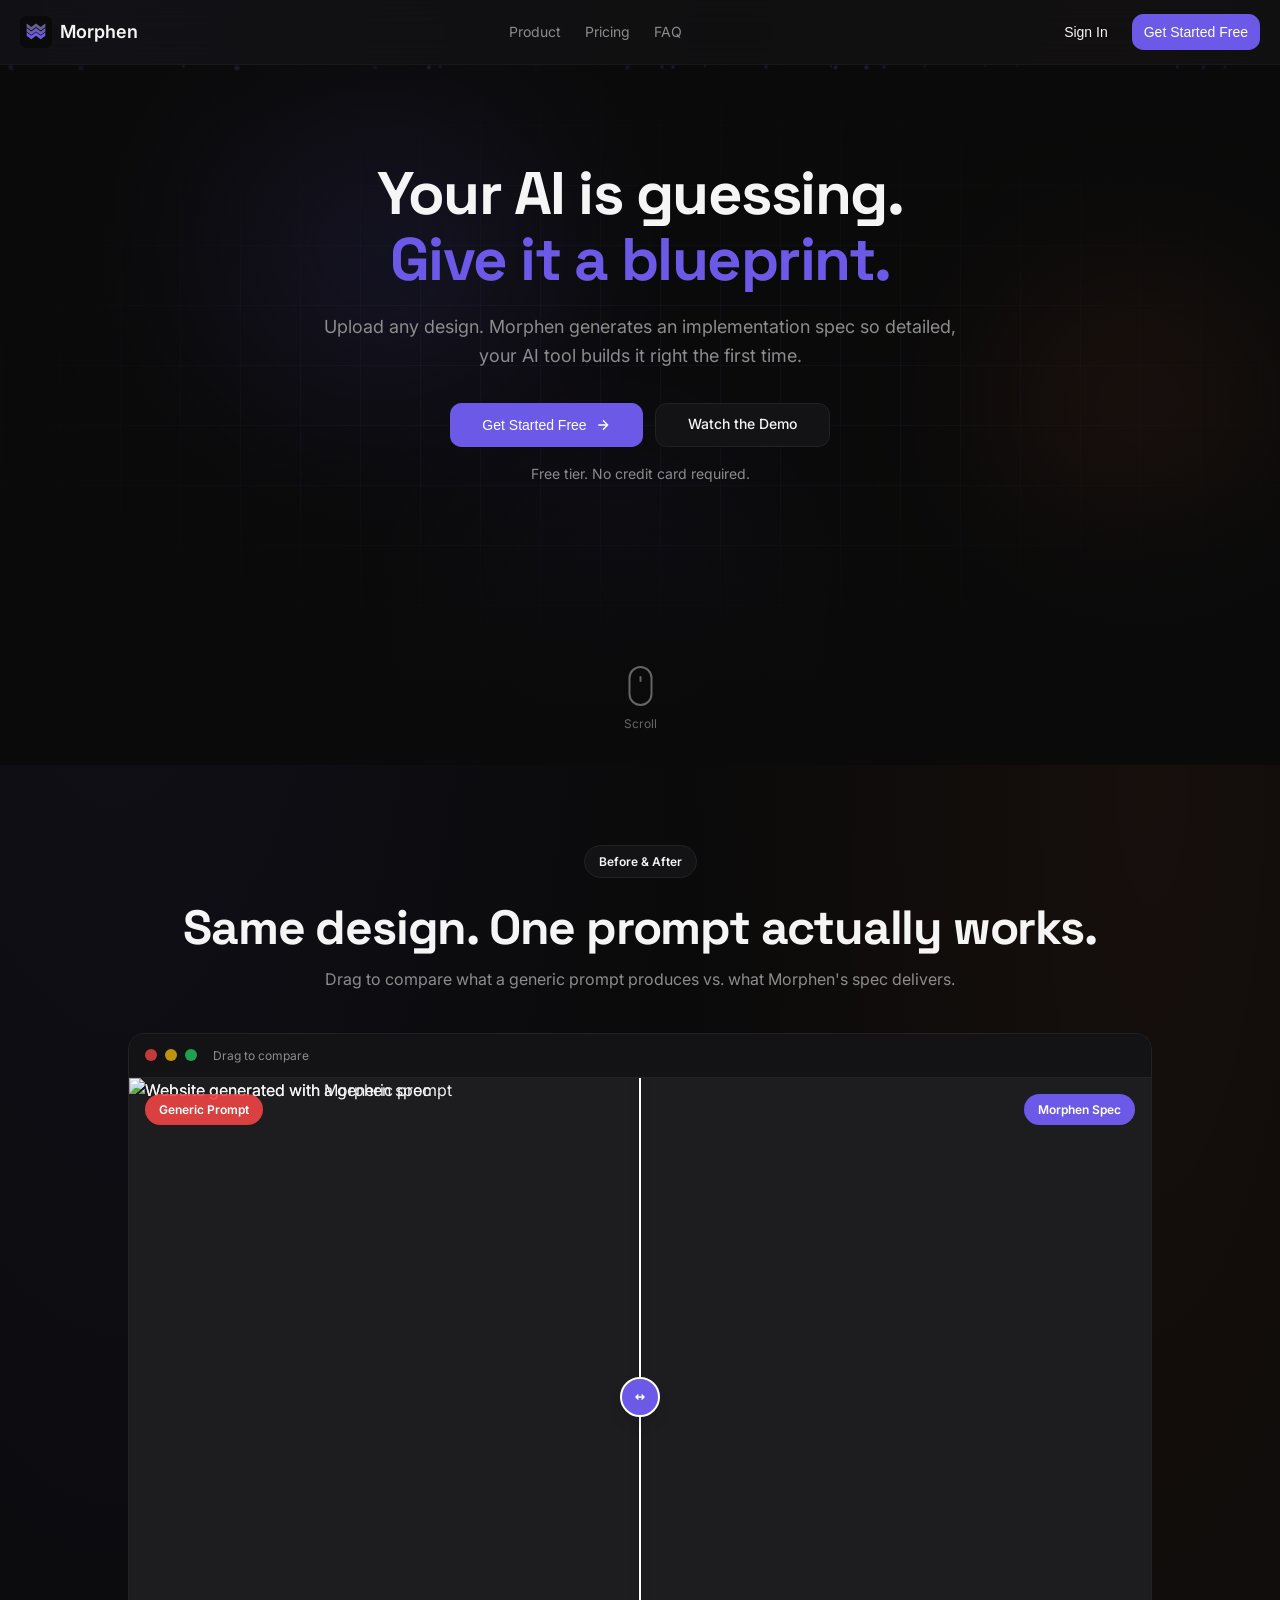
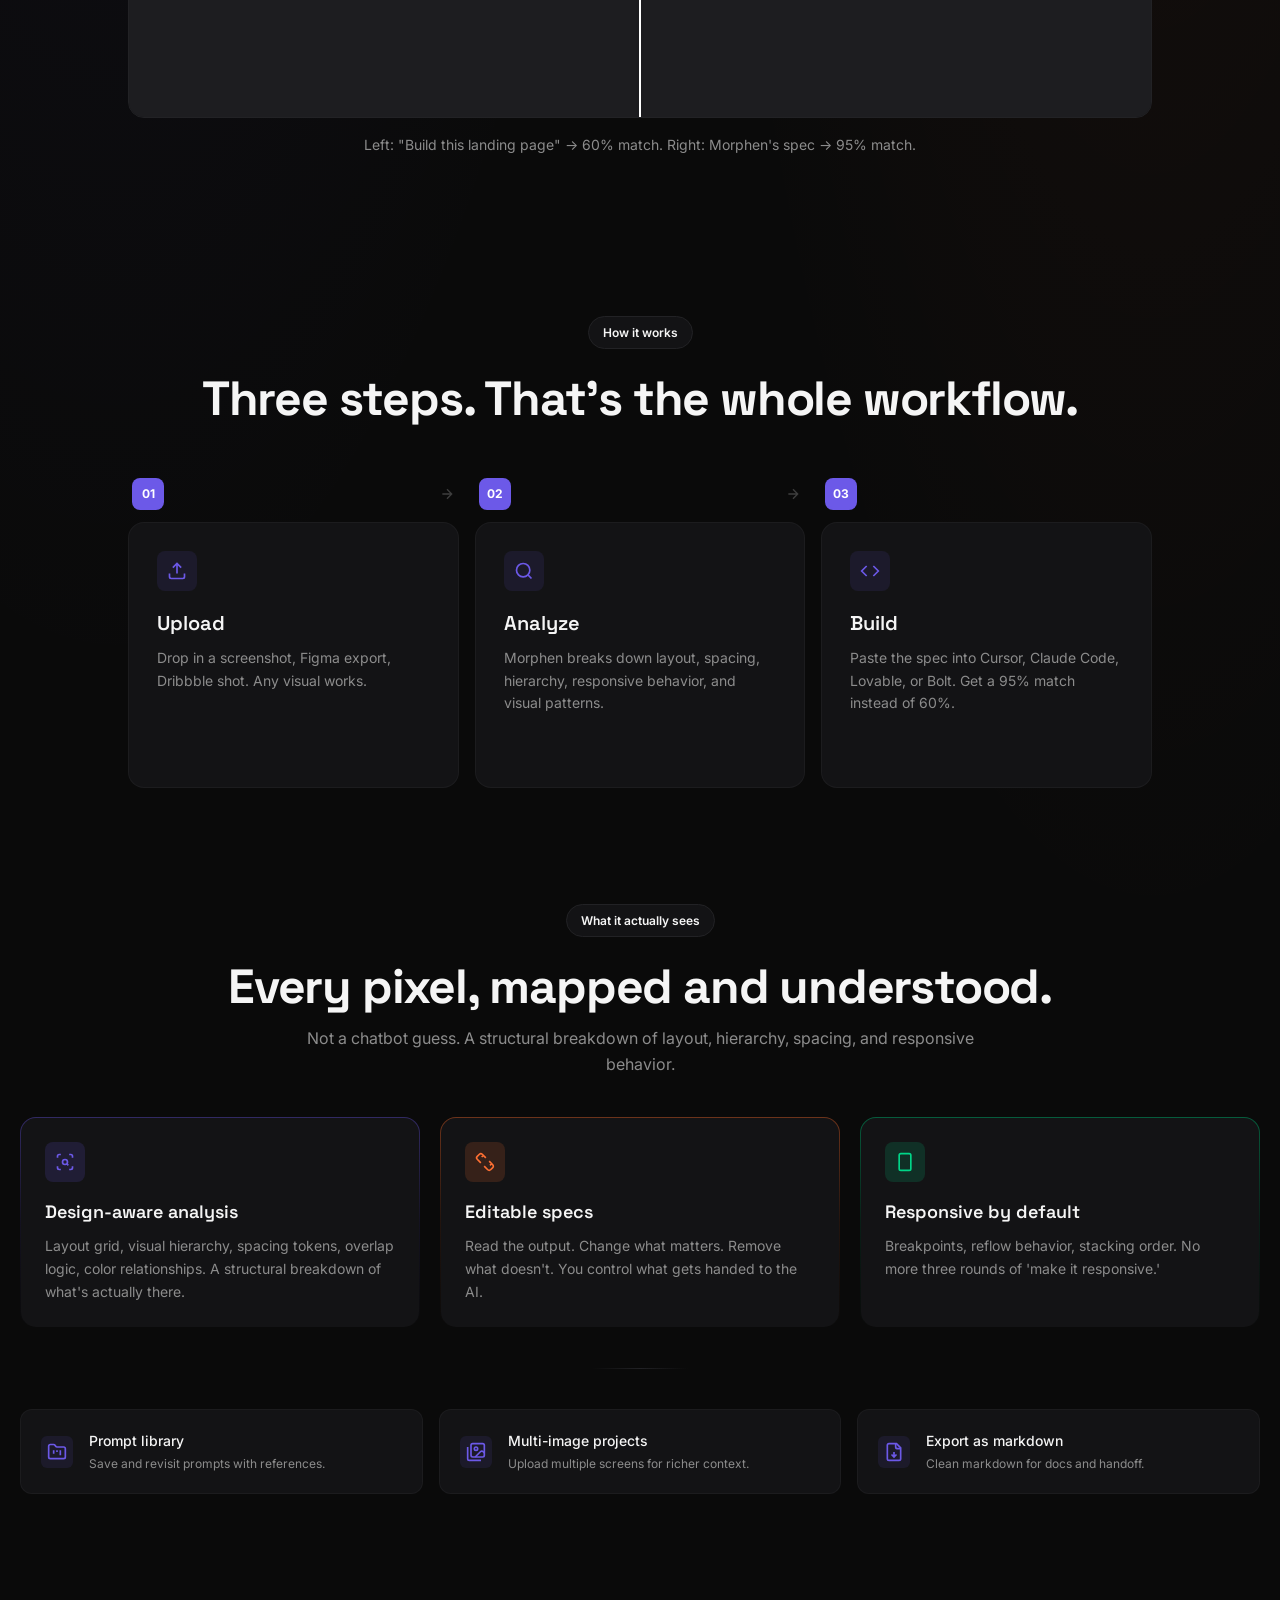
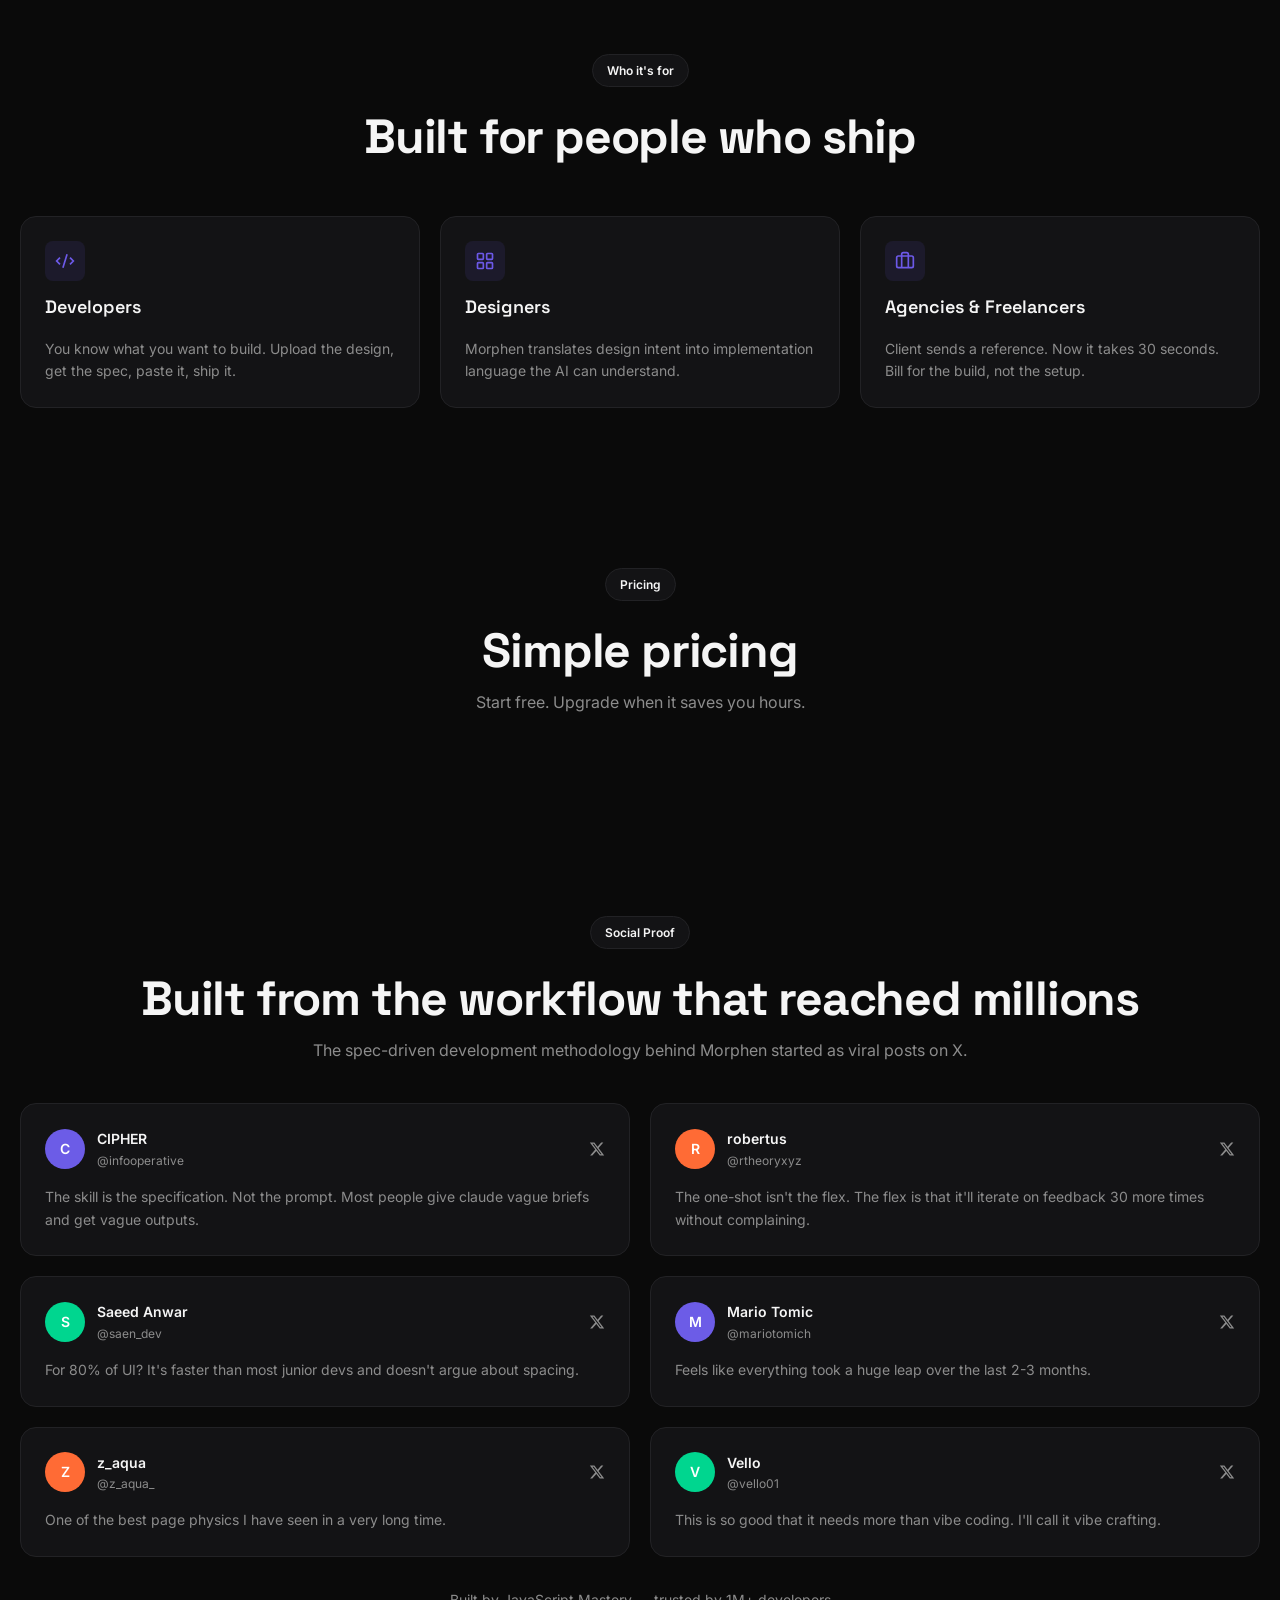
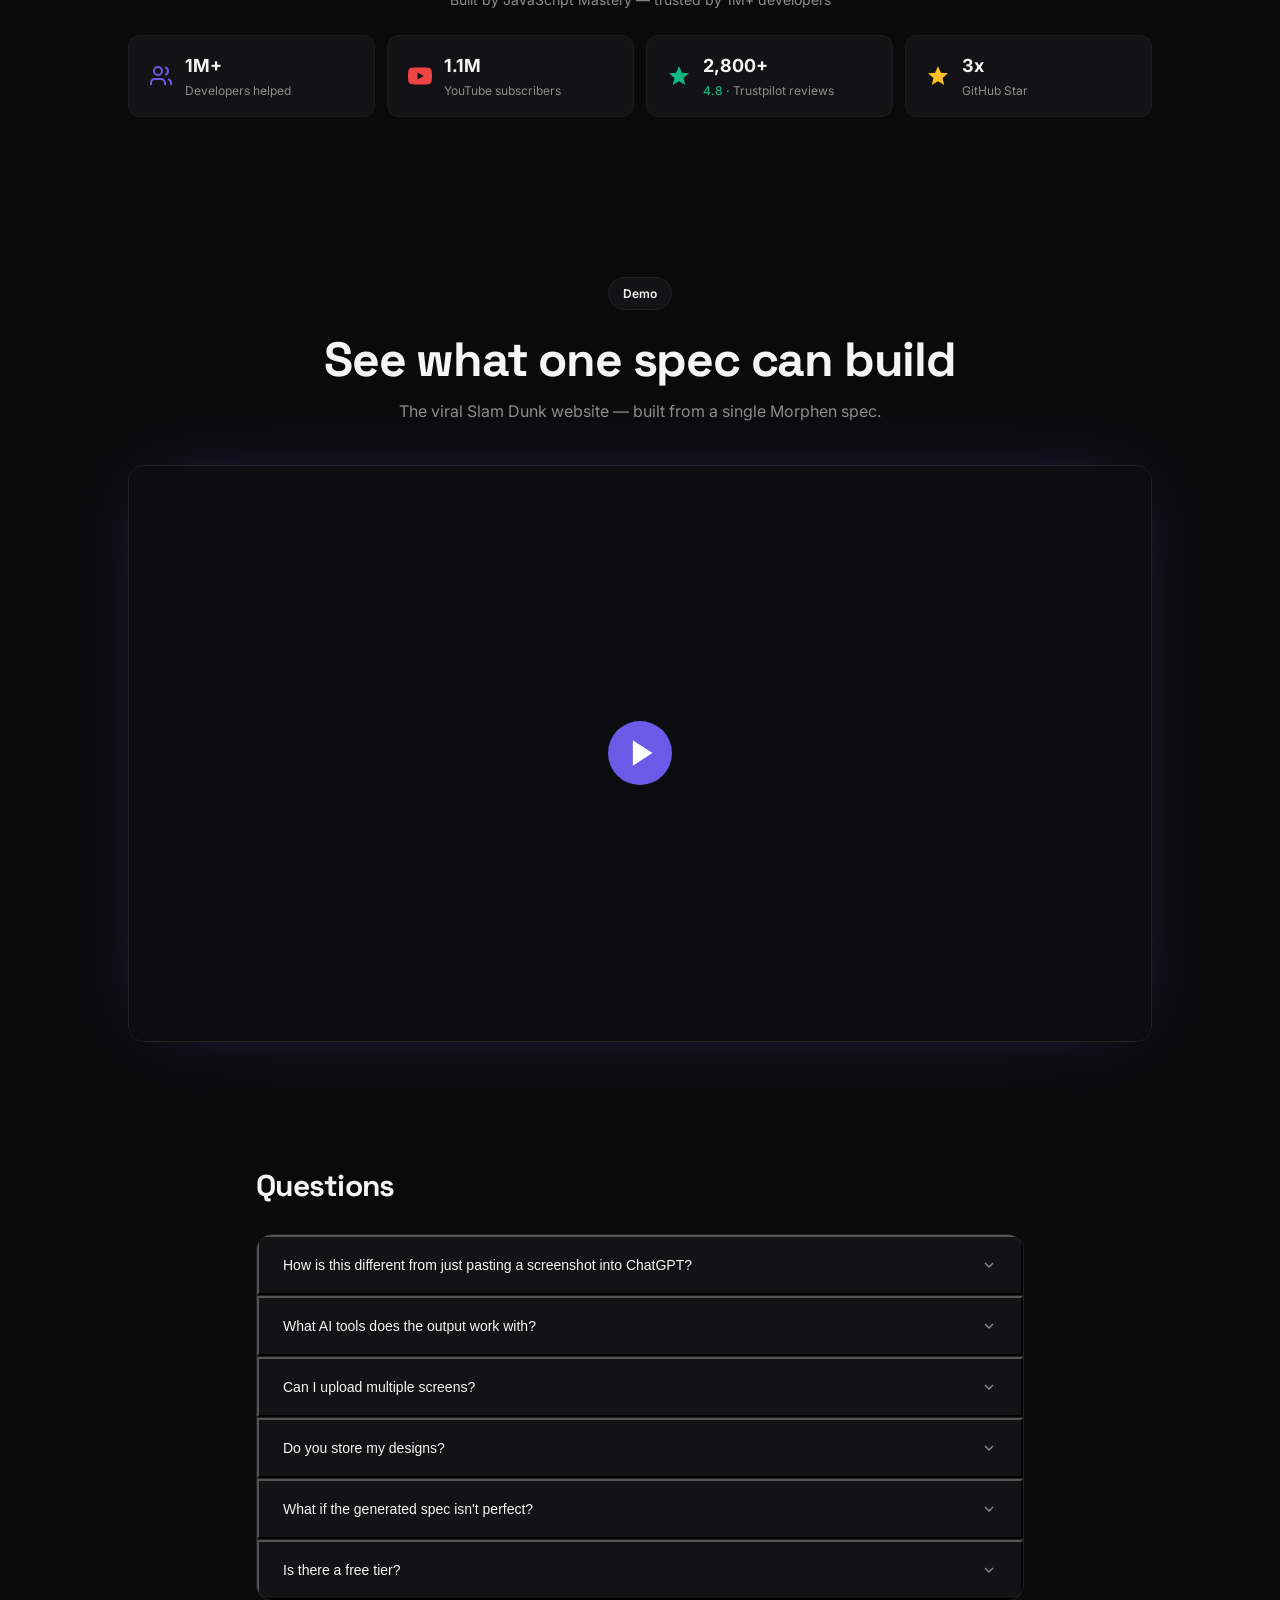
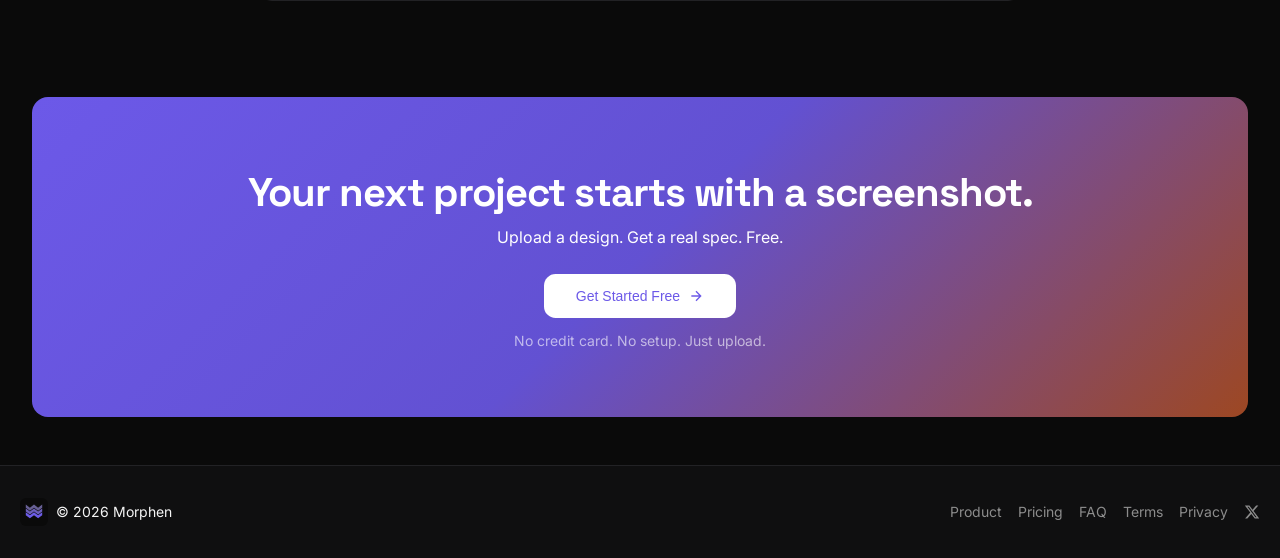
==== commit 6ea5b9e9: "Refactor: Separate CSS and JS files for better code management" ====
--- a/index.html
+++ b/index.html
@@ -4,294 +4,7 @@
 <meta charset="UTF-8">
 <meta name="viewport" content="width=device-width, initial-scale=1">
 <title>Morphen – Turn designs into AI-ready specs</title>
-<style>
-@import url('https://fonts.googleapis.com/css2?family=Space+Grotesk:wght@400;500;600;700&family=Inter:wght@400;500;600;700&family=JetBrains+Mono:wght@400;500&display=swap');
-
-*{margin:0;padding:0;box-sizing:border-box}
-:root{
-  --bg:0 0% 4%;--fg:0 0% 96%;--card:240 5% 8%;--muted:240 4% 12%;
-  --muted-fg:0 0% 55%;--accent:248 76% 63%;--accent-fg:0 0% 100%;
-  --border:240 5% 14%;--orange:18 100% 60%;--green:158 100% 42%;
-  --radius:0.85rem;
-}
-html{font-size:16px;scroll-behavior:smooth}
-body{
-  font-family:'Inter',system-ui,sans-serif;
-  background:radial-gradient(ellipse 66% 46% at 9% 0,rgba(108,92,231,.08),transparent 72%),
-             radial-gradient(ellipse 50% 35% at 90% 11%,rgba(255,107,53,.05),transparent 74%),
-             #0a0a0a;
-  color:hsl(var(--fg));line-height:1.6;min-height:100vh;
-}
-h1,h2,h3{font-family:'Space Grotesk',system-ui,sans-serif}
-.container{width:100%;max-width:1400px;margin:0 auto;padding:0 1.25rem}
-header{position:sticky;top:0;z-index:50;border-bottom:1px solid hsl(var(--border)/.5);
-  background:hsl(var(--card)/.7);backdrop-filter:blur(24px)}
-.header-inner{display:flex;height:4rem;align-items:center;justify-content:space-between}
-.logo{display:flex;align-items:center;gap:.5rem;font-size:1.125rem;font-weight:600;
-  text-decoration:none;color:hsl(var(--fg))}
-.logo svg{height:2rem;width:2rem;border-radius:.375rem}
-nav{display:none;gap:1.5rem;font-size:.875rem}
-@media(min-width:768px){nav{display:flex}}
-nav a{color:hsl(var(--muted-fg));text-decoration:none;transition:color .2s}
-nav a:hover{color:hsl(var(--fg))}
-.header-actions{display:flex;gap:.5rem;align-items:center}
-@media(min-width:640px){.header-actions{gap:.75rem}}
-.btn{display:inline-flex;align-items:center;justify-content:center;gap:.5rem;
-  font-size:.875rem;font-weight:500;border-radius:calc(var(--radius) - 2px);
-  border:none;cursor:pointer;transition:all .2s;text-decoration:none;white-space:nowrap}
-.btn:focus-visible{outline:2px solid hsl(var(--accent));outline-offset:2px}
-.btn-ghost{background:transparent;color:hsl(var(--fg))}
-.btn-ghost:hover{background:hsl(var(--muted))}
-.btn-primary{background:hsl(var(--accent));color:#fff}
-.btn-primary:hover{background:hsl(var(--accent)/.9);transform:scale(1.02);
-  box-shadow:0 0 20px rgba(108,92,231,.3)}
-.btn-outline{border:1px solid hsl(var(--border));background:hsl(var(--card));color:hsl(var(--fg))}
-.btn-outline:hover{background:hsl(var(--muted))}
-.btn-white{background:#fff;color:hsl(var(--accent))}
-.btn-white:hover{background:rgba(255,255,255,.9);transform:scale(1.02)}
-.h-9{height:2.25rem;padding:0 .75rem}
-.h-11{height:2.75rem;padding:0 2rem}
-
-.hero{position:relative;padding:6rem 0 8rem;text-align:center;overflow:hidden;min-height:700px;
-  background:#0a0a0a}
-.hero-grid{position:absolute;inset:0;
-  background-image:
-    linear-gradient(rgba(108,92,231,.07) 1px,transparent 1px),
-    linear-gradient(90deg,rgba(108,92,231,.07) 1px,transparent 1px);
-  background-size:60px 60px;
-  mask-image:radial-gradient(ellipse 80% 70% at 50% 50%,black 30%,transparent 80%);
-  -webkit-mask-image:radial-gradient(ellipse 80% 70% at 50% 50%,black 30%,transparent 80%);
-  z-index:0}
-.hero-orb{position:absolute;border-radius:50%;filter:blur(80px);opacity:.5;z-index:0}
-.hero-orb-1{top:-10%;left:10%;width:500px;height:500px;
-  background:radial-gradient(circle,rgba(108,92,231,.4),transparent 70%);
-  animation:orbFloat1 12s ease-in-out infinite}
-.hero-orb-2{top:20%;right:-5%;width:400px;height:400px;
-  background:radial-gradient(circle,rgba(255,107,53,.3),transparent 70%);
-  animation:orbFloat2 15s ease-in-out infinite}
-.hero-orb-3{bottom:-10%;left:30%;width:450px;height:450px;
-  background:radial-gradient(circle,rgba(108,92,231,.25),transparent 70%);
-  animation:orbFloat3 18s ease-in-out infinite}
-@keyframes orbFloat1{0%,100%{transform:translate(0,0) scale(1)}50%{transform:translate(50px,30px) scale(1.1)}}
-@keyframes orbFloat2{0%,100%{transform:translate(0,0) scale(1)}50%{transform:translate(-40px,50px) scale(1.15)}}
-@keyframes orbFloat3{0%,100%{transform:translate(0,0) scale(1)}50%{transform:translate(30px,-40px) scale(1.05)}}
-.hero-particles{position:absolute;inset:0;z-index:1;pointer-events:none;overflow:hidden}
-.particle{position:absolute;border-radius:50%;
-  background:radial-gradient(circle,rgba(108,92,231,.8),rgba(108,92,231,0));
-  animation:particleFloat linear infinite}
-@keyframes particleFloat{
-  0%{transform:translateY(100vh) translateX(0) scale(0);opacity:0}
-  10%{opacity:1;transform:translateY(90vh) translateX(10px) scale(1)}
-  90%{opacity:1}
-  100%{transform:translateY(-10vh) translateX(-10px) scale(0);opacity:0}
-}
-.hero-overlay{position:absolute;inset:0;
-  background:radial-gradient(ellipse 80% 60% at 50% 40%,transparent 0%,rgba(10,10,10,.4) 60%,rgba(10,10,10,.85) 100%);
-  z-index:2}
-.hero-bottom-fade{position:absolute;bottom:0;left:0;right:0;height:300px;
-  background:linear-gradient(to bottom,transparent 0%,rgba(10,10,10,.3) 30%,rgba(10,10,10,.7) 60%,rgba(10,10,10,.95) 85%,#0a0a0a 100%);
-  z-index:2;pointer-events:none}
-.hero .container{position:relative;z-index:3}
-.hero h1{font-size:2.5rem;font-weight:700;letter-spacing:-.025em;line-height:1.1;
-  font-family:'Space Grotesk',system-ui,sans-serif}
-@media(min-width:768px){.hero h1{font-size:3.75rem}}
-.hero h1 .accent{color:hsl(var(--accent))}
-.hero p.lead{margin-top:1.25rem;font-size:1.125rem;color:hsl(var(--muted-fg));
-  max-width:42rem;margin-left:auto;margin-right:auto}
-.hero-ctas{margin-top:2rem;display:flex;flex-direction:column;gap:.75rem;
-  align-items:center;padding:0 1rem}
-@media(min-width:640px){.hero-ctas{flex-direction:row;justify-content:center;padding:0}}
-.hero-ctas .btn{width:100%}
-@media(min-width:640px){.hero-ctas .btn{width:auto}}
-.hero-note{margin-top:1rem;font-size:.875rem;color:hsl(var(--muted-fg))}
-.scroll-indicator{position:absolute;bottom:2rem;left:50%;transform:translateX(-50%);
-  z-index:3;display:flex;flex-direction:column;align-items:center;gap:.5rem;
-  color:hsl(var(--muted-fg));font-size:.75rem;opacity:.7}
-.scroll-indicator .mouse{width:1.5rem;height:2.5rem;border:2px solid hsl(var(--muted-fg));
-  border-radius:1rem;position:relative}
-.scroll-indicator .mouse::after{content:'';position:absolute;top:.5rem;left:50%;
-  transform:translateX(-50%);width:2px;height:6px;background:hsl(var(--muted-fg));
-  border-radius:1px;animation:scrollDown 1.5s ease-in-out infinite}
-@keyframes scrollDown{0%{opacity:1;transform:translate(-50%,0)}100%{opacity:0;transform:translate(-50%,8px)}}
-
-.section{padding:5rem 0}
-.section-header{text-align:center;margin-bottom:2.5rem}
-.badge{display:inline-flex;align-items:center;border-radius:9999px;
-  background:hsl(var(--card));border:1px solid hsl(var(--border));
-  padding:.375rem .875rem;font-size:.75rem;font-weight:600;color:hsl(var(--fg))}
-.section-header h2{margin-top:.75rem;font-size:1.875rem;font-weight:700;letter-spacing:-.025em;
-  font-family:'Space Grotesk',system-ui,sans-serif}
-@media(min-width:768px){.section-header h2{font-size:3rem}}
-.section-header p{margin-top:.75rem;max-width:42rem;margin:0 auto;color:hsl(var(--muted-fg))}
-
-.comparison-wrap{max-width:64rem;margin:0 auto;border-radius:1rem;
-  border:1px solid hsl(var(--border));background:hsl(var(--card));overflow:hidden}
-.comparison-bar{display:flex;align-items:center;gap:.5rem;
-  border-bottom:1px solid hsl(var(--border));padding:.75rem 1rem;background:hsl(var(--card))}
-.dot{height:.75rem;width:.75rem;border-radius:9999px}
-.dot-r{background:rgba(239,68,68,.8)}.dot-y{background:rgba(234,179,8,.8)}.dot-g{background:rgba(34,197,94,.8)}
-.comparison-bar span.ml{margin-left:.5rem;font-size:.75rem;color:hsl(var(--muted-fg))}
-.slider{position:relative;aspect-ratio:16/10;width:100%;cursor:col-resize;
-  user-select:none;overflow:hidden;background:hsl(var(--muted))}
-.slider img{position:absolute;inset:0;height:100%;width:100%;object-fit:cover;object-position:top}
-.slider .label{position:absolute;top:1rem;padding:.375rem .875rem;border-radius:9999px;
-  font-size:.75rem;font-weight:600;color:#fff;z-index:10}
-.label-before{left:1rem;background:rgba(239,68,68,.9)}
-.label-after{right:1rem;background:hsl(var(--accent))}
-.slider .handle{position:absolute;top:0;bottom:0;width:2px;background:#fff;
-  box-shadow:0 0 8px rgba(0,0,0,.3);z-index:10;transform:translateX(-50%)}
-.slider .handle-btn{position:absolute;top:50%;left:50%;transform:translate(-50%,-50%);
-  height:2.5rem;width:2.5rem;border-radius:9999px;border:2px solid #fff;
-  background:hsl(var(--accent));display:grid;place-items:center;
-  box-shadow:0 10px 15px -3px rgba(0,0,0,.1)}
-.slider .handle-btn svg{height:1rem;width:1rem;color:#fff}
-.comparison-note{margin-top:1rem;text-align:center;font-size:.875rem;color:hsl(var(--muted-fg))}
-
-.steps-grid{max-width:64rem;margin:0 auto;display:grid;gap:1rem;position:relative}
-@media(min-width:768px){.steps-grid{grid-template-columns:repeat(3,1fr)}}
-.step-head{display:flex;align-items:center;justify-content:space-between;margin-bottom:.75rem;padding:0 .25rem}
-.step-num{display:inline-flex;height:2rem;width:2rem;align-items:center;justify-content:center;
-  border-radius:.5rem;background:hsl(var(--accent));font-size:.75rem;font-weight:700;color:#fff}
-.step-arrow{display:none;height:1rem;width:1rem;color:hsl(var(--muted-fg)/.4)}
-@media(min-width:768px){.step-arrow{display:block}}
-.step:last-child .step-arrow{display:none}
-.step-card{height:100%;border-radius:1rem;border:1px solid hsl(var(--border)/.6);
-  background:hsl(var(--card));padding:1.75rem;transition:border-color .15s}
-.step-card:hover{border-color:hsl(var(--accent)/.3)}
-.step-icon{margin-bottom:1rem;display:grid;height:2.5rem;width:2.5rem;place-items:center;
-  border-radius:.5rem;background:hsl(var(--accent)/.1);color:hsl(var(--accent))}
-.step-card h3{font-size:1.25rem;font-weight:600;margin-bottom:.5rem;
-  font-family:'Space Grotesk',system-ui,sans-serif}
-.step-card p{font-size:.875rem;color:hsl(var(--muted-fg));line-height:1.625}
-
-.features-grid{display:grid;gap:1.25rem;margin-bottom:2.5rem}
-@media(min-width:768px){.features-grid{grid-template-columns:repeat(2,1fr)}}
-@media(min-width:1024px){.features-grid{grid-template-columns:repeat(3,1fr)}}
-.feature-card-wrap{border-radius:1rem;padding:1px;
-  background:linear-gradient(to bottom,hsl(var(--accent)/.4),hsl(var(--accent)/.1),transparent);
-  transition:box-shadow .3s}
-.feature-card-wrap:hover{box-shadow:0 0 60px -15px rgba(108,89,232,.3)}
-.feature-card-wrap.orange{background:linear-gradient(to bottom,hsl(var(--orange)/.4),hsl(var(--orange)/.1),transparent)}
-.feature-card-wrap.orange:hover{box-shadow:0 0 60px -15px rgba(255,112,51,.3)}
-.feature-card-wrap.green{background:linear-gradient(to bottom,hsl(var(--green)/.4),hsl(var(--green)/.1),transparent)}
-.feature-card-wrap.green:hover{box-shadow:0 0 60px -15px rgba(0,214,136,.3)}
-.feature-card{display:flex;height:100%;flex-direction:column;border-radius:calc(1rem - 1px);
-  background:hsl(var(--card));padding:1.5rem}
-.feature-icon{margin-bottom:1rem;display:grid;height:2.5rem;width:2.5rem;place-items:center;
-  border-radius:.5rem;background:hsl(var(--accent)/.15);color:hsl(var(--accent));transition:transform .2s}
-.feature-card-wrap:hover .feature-icon{transform:scale(1.1)}
-.feature-card-wrap.orange .feature-icon{background:hsl(var(--orange)/.15);color:hsl(var(--orange))}
-.feature-card-wrap.green .feature-icon{background:hsl(var(--green)/.15);color:hsl(var(--green))}
-.feature-card h3{font-size:1.125rem;font-weight:600;margin-bottom:.5rem;
-  font-family:'Space Grotesk',system-ui,sans-serif}
-.feature-card p{font-size:.875rem;color:hsl(var(--muted-fg));line-height:1.625}
-
-.divider{margin:2.5rem auto;height:1px;width:6rem;
-  background:linear-gradient(to right,transparent,hsl(var(--border)),transparent)}
-.mini-grid{display:grid;gap:1rem;grid-template-columns:repeat(1,1fr)}
-@media(min-width:640px){.mini-grid{grid-template-columns:repeat(3,1fr)}}
-.mini-card{display:flex;align-items:center;gap:1rem;border-radius:.75rem;
-  border:1px solid hsl(var(--border)/.6);background:hsl(var(--card));padding:1.25rem;transition:all .2s}
-.mini-card:hover{border-color:hsl(var(--accent)/.2)}
-.mini-icon{height:2rem;width:2rem;flex-shrink:0;place-items:center;border-radius:.375rem;
-  background:hsl(var(--accent)/.1);color:hsl(var(--accent));display:grid}
-.mini-card p{font-size:.875rem;font-weight:500;margin-bottom:.125rem}
-.mini-card span{font-size:.75rem;color:hsl(var(--muted-fg));line-height:1.5;display:block}
-
-.audience-grid{display:grid;gap:1.25rem}
-@media(min-width:768px){.audience-grid{grid-template-columns:repeat(3,1fr)}}
-.audience-card{height:100%;border-radius:1rem;border:1px solid hsl(var(--border));
-  background:hsl(var(--card));transition:all .2s;overflow:hidden}
-.audience-card:hover{border-color:hsl(var(--accent)/.3)}
-.audience-head{padding:1.5rem 1.5rem .5rem}
-.audience-icon{margin-bottom:.75rem;display:grid;height:2.5rem;width:2.5rem;place-items:center;
-  border-radius:.5rem;background:hsl(var(--accent)/.1);color:hsl(var(--accent))}
-.audience-card h3{font-size:1.125rem;font-weight:600;margin-bottom:.5rem;
-  font-family:'Space Grotesk',system-ui,sans-serif}
-.audience-body{padding:0 1.5rem 1.5rem}
-.audience-body p{font-size:.875rem;color:hsl(var(--muted-fg));line-height:1.625}
-
-.testimonials-grid{display:grid;gap:1.25rem;grid-template-columns:1fr}
-@media(min-width:768px){.testimonials-grid{grid-template-columns:repeat(2,1fr)}}
-.testimonial{border-radius:1rem;border:1px solid hsl(var(--border));
-  background:hsl(var(--card));padding:1.5rem;color:inherit;transition:border-color .15s}
-.testimonial:hover{border-color:hsl(var(--accent)/.3)}
-.t-head{display:flex;align-items:center;justify-content:space-between;margin-bottom:1rem}
-.t-user{display:flex;align-items:center;gap:.75rem}
-.t-avatar{height:2.5rem;width:2.5rem;border-radius:9999px;background:hsl(var(--muted));
-  display:grid;place-items:center;font-weight:600;font-size:.875rem;color:#fff;flex-shrink:0;overflow:hidden}
-.t-avatar img{width:100%;height:100%;object-fit:cover}
-.t-name{font-size:.875rem;font-weight:600}
-.t-handle{font-size:.75rem;color:hsl(var(--muted-fg))}
-.t-x{height:1rem;width:1rem;flex-shrink:0;color:hsl(var(--muted-fg))}
-.testimonial p{font-size:.875rem;color:hsl(var(--muted-fg));line-height:1.625}
-
-.stats-note{margin:2rem 0 1.5rem;text-align:center;color:hsl(var(--muted-fg));font-size:.875rem}
-.stats-grid{max-width:64rem;margin:0 auto;display:grid;gap:.75rem;grid-template-columns:repeat(2,1fr)}
-@media(min-width:768px){.stats-grid{grid-template-columns:repeat(4,1fr)}}
-.stat{display:flex;align-items:center;gap:.75rem;border-radius:.75rem;
-  border:1px solid hsl(var(--border)/.6);background:hsl(var(--card));padding:1rem 1.25rem;
-  text-decoration:none;color:inherit;transition:border-color .15s}
-.stat:hover{border-color:hsl(var(--accent)/.3)}
-.stat-icon{height:1.5rem;width:1.5rem;flex-shrink:0}
-.stat-val{font-size:1.125rem;font-weight:700}
-.stat-lbl{font-size:.75rem;color:hsl(var(--muted-fg))}
-
-.video-wrap{max-width:64rem;margin:0 auto;border-radius:1rem;border:1px solid hsl(var(--border));
-  overflow:hidden;box-shadow:0 0 80px -20px rgba(108,89,232,.3)}
-.video-btn{position:relative;display:block;width:100%;aspect-ratio:16/9;
-  cursor:pointer;background:hsl(var(--card));border:none}
-.video-btn img{height:100%;width:100%;object-fit:cover}
-.video-btn .overlay{position:absolute;inset:0;display:grid;place-items:center;
-  background:rgba(0,0,0,.3);transition:background .2s}
-.video-btn:hover .overlay{background:rgba(0,0,0,.4)}
-.play-btn{display:grid;height:4rem;width:4rem;place-items:center;border-radius:9999px;
-  background:hsl(var(--accent));color:#fff;box-shadow:0 10px 15px -3px rgba(0,0,0,.1);transition:transform .2s}
-.video-btn:hover .play-btn{transform:scale(1.1)}
-.play-btn svg{height:1.75rem;width:1.75rem;fill:currentColor;margin-left:.125rem}
-
-.faq-wrap{max-width:48rem;margin:0 auto}
-.faq-wrap h2{font-size:1.875rem;font-weight:700;letter-spacing:-.025em;margin-bottom:1.5rem;
-  font-family:'Space Grotesk',system-ui,sans-serif}
-.faq-list{border-radius:1rem;border:1px solid hsl(var(--border));background:hsl(var(--card));overflow:hidden}
-.faq-item{border-bottom:1px solid hsl(var(--border))}
-.faq-item:last-child{border-bottom:none}
-.faq-q{display:flex;flex:1;align-items:center;justify-content:space-between;
-  padding:1.25rem 1.5rem;background:none;color:hsl(var(--fg));
-  font-size:.875rem;font-weight:500;text-align:left;cursor:pointer;width:100%;transition:background .15s}
-.faq-q:hover{background:hsl(var(--muted)/.3)}
-.faq-q svg{height:1rem;width:1rem;flex-shrink:0;color:hsl(var(--muted-fg));transition:transform .2s}
-.faq-item.open .faq-q svg{transform:rotate(180deg)}
-.faq-a{overflow:hidden;max-height:0;transition:max-height .3s ease-out}
-.faq-item.open .faq-a{max-height:500px}
-.faq-a-inner{padding:0 1.5rem 1.25rem;font-size:.875rem;color:hsl(var(--muted-fg));line-height:1.625}
-
-.cta{margin:0 1rem 3rem;border-radius:1rem;
-  background:linear-gradient(135deg,hsl(var(--accent)),hsl(var(--accent)/.9),hsl(var(--orange)/.6));
-  padding:4rem 1.5rem;color:#fff;text-align:center}
-@media(min-width:768px){.cta{margin:0 2rem 3rem}}
-.cta h2{font-size:2.25rem;font-weight:700;letter-spacing:-.025em;
-  font-family:'Space Grotesk',system-ui,sans-serif}
-@media(min-width:768px){.cta h2{font-size:2.5rem}}
-.cta>p{margin-top:.75rem;color:rgba(255,255,255,.8)}
-.cta .btn-wrap{margin-top:1.5rem}
-.cta .note{margin-top:.75rem;font-size:.875rem;color:rgba(255,255,255,.6)}
-
-footer{border-top:1px solid hsl(var(--border));background:hsl(var(--card)/.6);padding:2rem 0}
-.footer-inner{display:flex;flex-direction:column;gap:1rem;font-size:.875rem;color:hsl(var(--muted-fg))}
-@media(min-width:768px){.footer-inner{flex-direction:row;align-items:center;justify-content:space-between}}
-.footer-brand{display:flex;align-items:center;gap:.5rem;color:hsl(var(--fg))}
-.footer-brand svg{height:1.75rem;width:1.75rem;border-radius:.375rem}
-.footer-links{display:flex;flex-wrap:wrap;align-items:center;gap:1rem}
-.footer-links a{color:hsl(var(--muted-fg));text-decoration:none;transition:color .2s}
-.footer-links a:hover{color:hsl(var(--fg))}
-.footer-links .x-icon{display:inline-flex}
-.footer-links .x-icon svg{height:1rem;width:1rem}
-
-.reveal{opacity:0;transform:translateY(20px);transition:opacity .6s ease,transform .6s ease}
-.reveal.visible{opacity:1;transform:translateY(0)}
-.icon{height:1.25rem;width:1.25rem}.icon-sm{height:1rem;width:1rem}
-</style>
+<link rel="stylesheet" href="css/style.css">
 </head>
 <body>
 <header>
@@ -625,66 +338,6 @@
 </div></div></div>
 </footer>
 
-<script>
-(function(){
-  var container = document.getElementById('heroParticles');
-  if(!container) return;
-  for(var i = 0; i < 25; i++){
-    var p = document.createElement('div');
-    p.className = 'particle';
-    var size = Math.random() * 4 + 2;
-    p.style.width = size + 'px';
-    p.style.height = size + 'px';
-    p.style.left = Math.random() * 100 + '%';
-    p.style.animationDuration = (Math.random() * 15 + 10) + 's';
-    p.style.animationDelay = (Math.random() * 10) + 's';
-    p.style.opacity = Math.random() * 0.5 + 0.3;
-    container.appendChild(p);
-  }
-})();
-(function(){
-  var slider=document.getElementById('slider'),handle=document.getElementById('handle'),
-      clip=document.getElementById('beforeClip'),dragging=false;
-  function update(x){
-    var r=slider.getBoundingClientRect(),p=Math.max(0,Math.min(1,(x-r.left)/r.width));
-    handle.style.left=(p*100)+'%';clip.style.width=(p*100)+'%';
-  }
-  slider.addEventListener('mousedown',function(e){dragging=true;update(e.clientX)});
-  document.addEventListener('mousemove',function(e){if(dragging)update(e.clientX)});
-  document.addEventListener('mouseup',function(){dragging=false});
-  slider.addEventListener('touchstart',function(e){dragging=true;update(e.touches[0].clientX)},{passive:true});
-  slider.addEventListener('touchmove',function(e){if(dragging){e.preventDefault();update(e.touches[0].clientX)}},{passive:false});
-  slider.addEventListener('touchend',function(){dragging=false});
-})();
-(function(){
-  document.querySelectorAll('.faq-item').forEach(function(item){
-    item.querySelector('.faq-q').addEventListener('click',function(){
-      var open=item.classList.contains('open');
-      document.querySelectorAll('.faq-item').forEach(function(i){i.classList.remove('open')});
-      if(!open)item.classList.add('open');
-    });
-  });
-})();
-(function(){
-  var els=document.querySelectorAll('.reveal'),
-      obs=new IntersectionObserver(function(entries){
-        entries.forEach(function(e){if(e.isIntersecting){e.target.classList.add('visible');obs.unobserve(e.target)}});
-      },{threshold:0.1,rootMargin:'0px 0px -50px 0px'});
-  els.forEach(function(el){obs.observe(el)});
-})();
-document.querySelectorAll('a[href^="#"]').forEach(function(a){
-  a.addEventListener('click',function(e){
-    var id=this.getAttribute('href');
-    if(id.length>1){var t=document.querySelector(id);if(t){e.preventDefault();t.scrollIntoView({behavior:'smooth',block:'start'})}}
-  });
-});
-document.getElementById('videoBtn').addEventListener('click',function(){alert('Video player would open here.')});
-(function(){
-  var btn=document.getElementById('signInBtn');
-  function upd(){btn.style.display=window.innerWidth>=768?'inline-flex':'none'}
-  upd();window.addEventListener('resize',upd);
-})();
-</script>
+<script src="js/main.js"></script>
 </body>
 </html>
-
--- a/css/style.css
+++ b/css/style.css
@@ -0,0 +1,287 @@
+@import url('https://fonts.googleapis.com/css2?family=Space+Grotesk:wght@400;500;600;700&family=Inter:wght@400;500;600;700&family=JetBrains+Mono:wght@400;500&display=swap');
+
+*{margin:0;padding:0;box-sizing:border-box}
+:root{
+  --bg:0 0% 4%;--fg:0 0% 96%;--card:240 5% 8%;--muted:240 4% 12%;
+  --muted-fg:0 0% 55%;--accent:248 76% 63%;--accent-fg:0 0% 100%;
+  --border:240 5% 14%;--orange:18 100% 60%;--green:158 100% 42%;
+  --radius:0.85rem;
+}
+html{font-size:16px;scroll-behavior:smooth}
+body{
+  font-family:'Inter',system-ui,sans-serif;
+  background:radial-gradient(ellipse 66% 46% at 9% 0,rgba(108,92,231,.08),transparent 72%),
+             radial-gradient(ellipse 50% 35% at 90% 11%,rgba(255,107,53,.05),transparent 74%),
+             #0a0a0a;
+  color:hsl(var(--fg));line-height:1.6;min-height:100vh;
+}
+h1,h2,h3{font-family:'Space Grotesk',system-ui,sans-serif}
+.container{width:100%;max-width:1400px;margin:0 auto;padding:0 1.25rem}
+header{position:sticky;top:0;z-index:50;border-bottom:1px solid hsl(var(--border)/.5);
+  background:hsl(var(--card)/.7);backdrop-filter:blur(24px)}
+.header-inner{display:flex;height:4rem;align-items:center;justify-content:space-between}
+.logo{display:flex;align-items:center;gap:.5rem;font-size:1.125rem;font-weight:600;
+  text-decoration:none;color:hsl(var(--fg))}
+.logo svg{height:2rem;width:2rem;border-radius:.375rem}
+nav{display:none;gap:1.5rem;font-size:.875rem}
+@media(min-width:768px){nav{display:flex}}
+nav a{color:hsl(var(--muted-fg));text-decoration:none;transition:color .2s}
+nav a:hover{color:hsl(var(--fg))}
+.header-actions{display:flex;gap:.5rem;align-items:center}
+@media(min-width:640px){.header-actions{gap:.75rem}}
+.btn{display:inline-flex;align-items:center;justify-content:center;gap:.5rem;
+  font-size:.875rem;font-weight:500;border-radius:calc(var(--radius) - 2px);
+  border:none;cursor:pointer;transition:all .2s;text-decoration:none;white-space:nowrap}
+.btn:focus-visible{outline:2px solid hsl(var(--accent));outline-offset:2px}
+.btn-ghost{background:transparent;color:hsl(var(--fg))}
+.btn-ghost:hover{background:hsl(var(--muted))}
+.btn-primary{background:hsl(var(--accent));color:#fff}
+.btn-primary:hover{background:hsl(var(--accent)/.9);transform:scale(1.02);
+  box-shadow:0 0 20px rgba(108,92,231,.3)}
+.btn-outline{border:1px solid hsl(var(--border));background:hsl(var(--card));color:hsl(var(--fg))}
+.btn-outline:hover{background:hsl(var(--muted))}
+.btn-white{background:#fff;color:hsl(var(--accent))}
+.btn-white:hover{background:rgba(255,255,255,.9);transform:scale(1.02)}
+.h-9{height:2.25rem;padding:0 .75rem}
+.h-11{height:2.75rem;padding:0 2rem}
+
+.hero{position:relative;padding:6rem 0 8rem;text-align:center;overflow:hidden;min-height:700px;
+  background:#0a0a0a}
+.hero-grid{position:absolute;inset:0;
+  background-image:
+    linear-gradient(rgba(108,92,231,.07) 1px,transparent 1px),
+    linear-gradient(90deg,rgba(108,92,231,.07) 1px,transparent 1px);
+  background-size:60px 60px;
+  mask-image:radial-gradient(ellipse 80% 70% at 50% 50%,black 30%,transparent 80%);
+  -webkit-mask-image:radial-gradient(ellipse 80% 70% at 50% 50%,black 30%,transparent 80%);
+  z-index:0}
+.hero-orb{position:absolute;border-radius:50%;filter:blur(80px);opacity:.5;z-index:0}
+.hero-orb-1{top:-10%;left:10%;width:500px;height:500px;
+  background:radial-gradient(circle,rgba(108,92,231,.4),transparent 70%);
+  animation:orbFloat1 12s ease-in-out infinite}
+.hero-orb-2{top:20%;right:-5%;width:400px;height:400px;
+  background:radial-gradient(circle,rgba(255,107,53,.3),transparent 70%);
+  animation:orbFloat2 15s ease-in-out infinite}
+.hero-orb-3{bottom:-10%;left:30%;width:450px;height:450px;
+  background:radial-gradient(circle,rgba(108,92,231,.25),transparent 70%);
+  animation:orbFloat3 18s ease-in-out infinite}
+@keyframes orbFloat1{0%,100%{transform:translate(0,0) scale(1)}50%{transform:translate(50px,30px) scale(1.1)}}
+@keyframes orbFloat2{0%,100%{transform:translate(0,0) scale(1)}50%{transform:translate(-40px,50px) scale(1.15)}}
+@keyframes orbFloat3{0%,100%{transform:translate(0,0) scale(1)}50%{transform:translate(30px,-40px) scale(1.05)}}
+.hero-particles{position:absolute;inset:0;z-index:1;pointer-events:none;overflow:hidden}
+.particle{position:absolute;border-radius:50%;
+  background:radial-gradient(circle,rgba(108,92,231,.8),rgba(108,92,231,0));
+  animation:particleFloat linear infinite}
+@keyframes particleFloat{
+  0%{transform:translateY(100vh) translateX(0) scale(0);opacity:0}
+  10%{opacity:1;transform:translateY(90vh) translateX(10px) scale(1)}
+  90%{opacity:1}
+  100%{transform:translateY(-10vh) translateX(-10px) scale(0);opacity:0}
+}
+.hero-overlay{position:absolute;inset:0;
+  background:radial-gradient(ellipse 80% 60% at 50% 40%,transparent 0%,rgba(10,10,10,.4) 60%,rgba(10,10,10,.85) 100%);
+  z-index:2}
+.hero-bottom-fade{position:absolute;bottom:0;left:0;right:0;height:300px;
+  background:linear-gradient(to bottom,transparent 0%,rgba(10,10,10,.3) 30%,rgba(10,10,10,.7) 60%,rgba(10,10,10,.95) 85%,#0a0a0a 100%);
+  z-index:2;pointer-events:none}
+.hero .container{position:relative;z-index:3}
+.hero h1{font-size:2.5rem;font-weight:700;letter-spacing:-.025em;line-height:1.1;
+  font-family:'Space Grotesk',system-ui,sans-serif}
+@media(min-width:768px){.hero h1{font-size:3.75rem}}
+.hero h1 .accent{color:hsl(var(--accent))}
+.hero p.lead{margin-top:1.25rem;font-size:1.125rem;color:hsl(var(--muted-fg));
+  max-width:42rem;margin-left:auto;margin-right:auto}
+.hero-ctas{margin-top:2rem;display:flex;flex-direction:column;gap:.75rem;
+  align-items:center;padding:0 1rem}
+@media(min-width:640px){.hero-ctas{flex-direction:row;justify-content:center;padding:0}}
+.hero-ctas .btn{width:100%}
+@media(min-width:640px){.hero-ctas .btn{width:auto}}
+.hero-note{margin-top:1rem;font-size:.875rem;color:hsl(var(--muted-fg))}
+.scroll-indicator{position:absolute;bottom:2rem;left:50%;transform:translateX(-50%);
+  z-index:3;display:flex;flex-direction:column;align-items:center;gap:.5rem;
+  color:hsl(var(--muted-fg));font-size:.75rem;opacity:.7}
+.scroll-indicator .mouse{width:1.5rem;height:2.5rem;border:2px solid hsl(var(--muted-fg));
+  border-radius:1rem;position:relative}
+.scroll-indicator .mouse::after{content:'';position:absolute;top:.5rem;left:50%;
+  transform:translateX(-50%);width:2px;height:6px;background:hsl(var(--muted-fg));
+  border-radius:1px;animation:scrollDown 1.5s ease-in-out infinite}
+@keyframes scrollDown{0%{opacity:1;transform:translate(-50%,0)}100%{opacity:0;transform:translate(-50%,8px)}}
+
+.section{padding:5rem 0}
+.section-header{text-align:center;margin-bottom:2.5rem}
+.badge{display:inline-flex;align-items:center;border-radius:9999px;
+  background:hsl(var(--card));border:1px solid hsl(var(--border));
+  padding:.375rem .875rem;font-size:.75rem;font-weight:600;color:hsl(var(--fg))}
+.section-header h2{margin-top:.75rem;font-size:1.875rem;font-weight:700;letter-spacing:-.025em;
+  font-family:'Space Grotesk',system-ui,sans-serif}
+@media(min-width:768px){.section-header h2{font-size:3rem}}
+.section-header p{margin-top:.75rem;max-width:42rem;margin:0 auto;color:hsl(var(--muted-fg))}
+
+.comparison-wrap{max-width:64rem;margin:0 auto;border-radius:1rem;
+  border:1px solid hsl(var(--border));background:hsl(var(--card));overflow:hidden}
+.comparison-bar{display:flex;align-items:center;gap:.5rem;
+  border-bottom:1px solid hsl(var(--border));padding:.75rem 1rem;background:hsl(var(--card))}
+.dot{height:.75rem;width:.75rem;border-radius:9999px}
+.dot-r{background:rgba(239,68,68,.8)}.dot-y{background:rgba(234,179,8,.8)}.dot-g{background:rgba(34,197,94,.8)}
+.comparison-bar span.ml{margin-left:.5rem;font-size:.75rem;color:hsl(var(--muted-fg))}
+.slider{position:relative;aspect-ratio:16/10;width:100%;cursor:col-resize;
+  user-select:none;overflow:hidden;background:hsl(var(--muted))}
+.slider img{position:absolute;inset:0;height:100%;width:100%;object-fit:cover;object-position:top}
+.slider .label{position:absolute;top:1rem;padding:.375rem .875rem;border-radius:9999px;
+  font-size:.75rem;font-weight:600;color:#fff;z-index:10}
+.label-before{left:1rem;background:rgba(239,68,68,.9)}
+.label-after{right:1rem;background:hsl(var(--accent))}
+.slider .handle{position:absolute;top:0;bottom:0;width:2px;background:#fff;
+  box-shadow:0 0 8px rgba(0,0,0,.3);z-index:10;transform:translateX(-50%)}
+.slider .handle-btn{position:absolute;top:50%;left:50%;transform:translate(-50%,-50%);
+  height:2.5rem;width:2.5rem;border-radius:9999px;border:2px solid #fff;
+  background:hsl(var(--accent));display:grid;place-items:center;
+  box-shadow:0 10px 15px -3px rgba(0,0,0,.1)}
+.slider .handle-btn svg{height:1rem;width:1rem;color:#fff}
+.comparison-note{margin-top:1rem;text-align:center;font-size:.875rem;color:hsl(var(--muted-fg))}
+
+.steps-grid{max-width:64rem;margin:0 auto;display:grid;gap:1rem;position:relative}
+@media(min-width:768px){.steps-grid{grid-template-columns:repeat(3,1fr)}}
+.step-head{display:flex;align-items:center;justify-content:space-between;margin-bottom:.75rem;padding:0 .25rem}
+.step-num{display:inline-flex;height:2rem;width:2rem;align-items:center;justify-content:center;
+  border-radius:.5rem;background:hsl(var(--accent));font-size:.75rem;font-weight:700;color:#fff}
+.step-arrow{display:none;height:1rem;width:1rem;color:hsl(var(--muted-fg)/.4)}
+@media(min-width:768px){.step-arrow{display:block}}
+.step:last-child .step-arrow{display:none}
+.step-card{height:100%;border-radius:1rem;border:1px solid hsl(var(--border)/.6);
+  background:hsl(var(--card));padding:1.75rem;transition:border-color .15s}
+.step-card:hover{border-color:hsl(var(--accent)/.3)}
+.step-icon{margin-bottom:1rem;display:grid;height:2.5rem;width:2.5rem;place-items:center;
+  border-radius:.5rem;background:hsl(var(--accent)/.1);color:hsl(var(--accent))}
+.step-card h3{font-size:1.25rem;font-weight:600;margin-bottom:.5rem;
+  font-family:'Space Grotesk',system-ui,sans-serif}
+.step-card p{font-size:.875rem;color:hsl(var(--muted-fg));line-height:1.625}
+
+.features-grid{display:grid;gap:1.25rem;margin-bottom:2.5rem}
+@media(min-width:768px){.features-grid{grid-template-columns:repeat(2,1fr)}}
+@media(min-width:1024px){.features-grid{grid-template-columns:repeat(3,1fr)}}
+.feature-card-wrap{border-radius:1rem;padding:1px;
+  background:linear-gradient(to bottom,hsl(var(--accent)/.4),hsl(var(--accent)/.1),transparent);
+  transition:box-shadow .3s}
+.feature-card-wrap:hover{box-shadow:0 0 60px -15px rgba(108,89,232,.3)}
+.feature-card-wrap.orange{background:linear-gradient(to bottom,hsl(var(--orange)/.4),hsl(var(--orange)/.1),transparent)}
+.feature-card-wrap.orange:hover{box-shadow:0 0 60px -15px rgba(255,112,51,.3)}
+.feature-card-wrap.green{background:linear-gradient(to bottom,hsl(var(--green)/.4),hsl(var(--green)/.1),transparent)}
+.feature-card-wrap.green:hover{box-shadow:0 0 60px -15px rgba(0,214,136,.3)}
+.feature-card{display:flex;height:100%;flex-direction:column;border-radius:calc(1rem - 1px);
+  background:hsl(var(--card));padding:1.5rem}
+.feature-icon{margin-bottom:1rem;display:grid;height:2.5rem;width:2.5rem;place-items:center;
+  border-radius:.5rem;background:hsl(var(--accent)/.15);color:hsl(var(--accent));transition:transform .2s}
+.feature-card-wrap:hover .feature-icon{transform:scale(1.1)}
+.feature-card-wrap.orange .feature-icon{background:hsl(var(--orange)/.15);color:hsl(var(--orange))}
+.feature-card-wrap.green .feature-icon{background:hsl(var(--green)/.15);color:hsl(var(--green))}
+.feature-card h3{font-size:1.125rem;font-weight:600;margin-bottom:.5rem;
+  font-family:'Space Grotesk',system-ui,sans-serif}
+.feature-card p{font-size:.875rem;color:hsl(var(--muted-fg));line-height:1.625}
+
+.divider{margin:2.5rem auto;height:1px;width:6rem;
+  background:linear-gradient(to right,transparent,hsl(var(--border)),transparent)}
+.mini-grid{display:grid;gap:1rem;grid-template-columns:repeat(1,1fr)}
+@media(min-width:640px){.mini-grid{grid-template-columns:repeat(3,1fr)}}
+.mini-card{display:flex;align-items:center;gap:1rem;border-radius:.75rem;
+  border:1px solid hsl(var(--border)/.6);background:hsl(var(--card));padding:1.25rem;transition:all .2s}
+.mini-card:hover{border-color:hsl(var(--accent)/.2)}
+.mini-icon{height:2rem;width:2rem;flex-shrink:0;place-items:center;border-radius:.375rem;
+  background:hsl(var(--accent)/.1);color:hsl(var(--accent));display:grid}
+.mini-card p{font-size:.875rem;font-weight:500;margin-bottom:.125rem}
+.mini-card span{font-size:.75rem;color:hsl(var(--muted-fg));line-height:1.5;display:block}
+
+.audience-grid{display:grid;gap:1.25rem}
+@media(min-width:768px){.audience-grid{grid-template-columns:repeat(3,1fr)}}
+.audience-card{height:100%;border-radius:1rem;border:1px solid hsl(var(--border));
+  background:hsl(var(--card));transition:all .2s;overflow:hidden}
+.audience-card:hover{border-color:hsl(var(--accent)/.3)}
+.audience-head{padding:1.5rem 1.5rem .5rem}
+.audience-icon{margin-bottom:.75rem;display:grid;height:2.5rem;width:2.5rem;place-items:center;
+  border-radius:.5rem;background:hsl(var(--accent)/.1);color:hsl(var(--accent))}
+.audience-card h3{font-size:1.125rem;font-weight:600;margin-bottom:.5rem;
+  font-family:'Space Grotesk',system-ui,sans-serif}
+.audience-body{padding:0 1.5rem 1.5rem}
+.audience-body p{font-size:.875rem;color:hsl(var(--muted-fg));line-height:1.625}
+
+.testimonials-grid{display:grid;gap:1.25rem;grid-template-columns:1fr}
+@media(min-width:768px){.testimonials-grid{grid-template-columns:repeat(2,1fr)}}
+.testimonial{border-radius:1rem;border:1px solid hsl(var(--border));
+  background:hsl(var(--card));padding:1.5rem;color:inherit;transition:border-color .15s}
+.testimonial:hover{border-color:hsl(var(--accent)/.3)}
+.t-head{display:flex;align-items:center;justify-content:space-between;margin-bottom:1rem}
+.t-user{display:flex;align-items:center;gap:.75rem}
+.t-avatar{height:2.5rem;width:2.5rem;border-radius:9999px;background:hsl(var(--muted));
+  display:grid;place-items:center;font-weight:600;font-size:.875rem;color:#fff;flex-shrink:0;overflow:hidden}
+.t-avatar img{width:100%;height:100%;object-fit:cover}
+.t-name{font-size:.875rem;font-weight:600}
+.t-handle{font-size:.75rem;color:hsl(var(--muted-fg))}
+.t-x{height:1rem;width:1rem;flex-shrink:0;color:hsl(var(--muted-fg))}
+.testimonial p{font-size:.875rem;color:hsl(var(--muted-fg));line-height:1.625}
+
+.stats-note{margin:2rem 0 1.5rem;text-align:center;color:hsl(var(--muted-fg));font-size:.875rem}
+.stats-grid{max-width:64rem;margin:0 auto;display:grid;gap:.75rem;grid-template-columns:repeat(2,1fr)}
+@media(min-width:768px){.stats-grid{grid-template-columns:repeat(4,1fr)}}
+.stat{display:flex;align-items:center;gap:.75rem;border-radius:.75rem;
+  border:1px solid hsl(var(--border)/.6);background:hsl(var(--card));padding:1rem 1.25rem;
+  text-decoration:none;color:inherit;transition:border-color .15s}
+.stat:hover{border-color:hsl(var(--accent)/.3)}
+.stat-icon{height:1.5rem;width:1.5rem;flex-shrink:0}
+.stat-val{font-size:1.125rem;font-weight:700}
+.stat-lbl{font-size:.75rem;color:hsl(var(--muted-fg))}
+
+.video-wrap{max-width:64rem;margin:0 auto;border-radius:1rem;border:1px solid hsl(var(--border));
+  overflow:hidden;box-shadow:0 0 80px -20px rgba(108,89,232,.3)}
+.video-btn{position:relative;display:block;width:100%;aspect-ratio:16/9;
+  cursor:pointer;background:hsl(var(--card));border:none}
+.video-btn img{height:100%;width:100%;object-fit:cover}
+.video-btn .overlay{position:absolute;inset:0;display:grid;place-items:center;
+  background:rgba(0,0,0,.3);transition:background .2s}
+.video-btn:hover .overlay{background:rgba(0,0,0,.4)}
+.play-btn{display:grid;height:4rem;width:4rem;place-items:center;border-radius:9999px;
+  background:hsl(var(--accent));color:#fff;box-shadow:0 10px 15px -3px rgba(0,0,0,.1);transition:transform .2s}
+.video-btn:hover .play-btn{transform:scale(1.1)}
+.play-btn svg{height:1.75rem;width:1.75rem;fill:currentColor;margin-left:.125rem}
+
+.faq-wrap{max-width:48rem;margin:0 auto}
+.faq-wrap h2{font-size:1.875rem;font-weight:700;letter-spacing:-.025em;margin-bottom:1.5rem;
+  font-family:'Space Grotesk',system-ui,sans-serif}
+.faq-list{border-radius:1rem;border:1px solid hsl(var(--border));background:hsl(var(--card));overflow:hidden}
+.faq-item{border-bottom:1px solid hsl(var(--border))}
+.faq-item:last-child{border-bottom:none}
+.faq-q{display:flex;flex:1;align-items:center;justify-content:space-between;
+  padding:1.25rem 1.5rem;background:none;color:hsl(var(--fg));
+  font-size:.875rem;font-weight:500;text-align:left;cursor:pointer;width:100%;transition:background .15s}
+.faq-q:hover{background:hsl(var(--muted)/.3)}
+.faq-q svg{height:1rem;width:1rem;flex-shrink:0;color:hsl(var(--muted-fg));transition:transform .2s}
+.faq-item.open .faq-q svg{transform:rotate(180deg)}
+.faq-a{overflow:hidden;max-height:0;transition:max-height .3s ease-out}
+.faq-item.open .faq-a{max-height:500px}
+.faq-a-inner{padding:0 1.5rem 1.25rem;font-size:.875rem;color:hsl(var(--muted-fg));line-height:1.625}
+
+.cta{margin:0 1rem 3rem;border-radius:1rem;
+  background:linear-gradient(135deg,hsl(var(--accent)),hsl(var(--accent)/.9),hsl(var(--orange)/.6));
+  padding:4rem 1.5rem;color:#fff;text-align:center}
+@media(min-width:768px){.cta{margin:0 2rem 3rem}}
+.cta h2{font-size:2.25rem;font-weight:700;letter-spacing:-.025em;
+  font-family:'Space Grotesk',system-ui,sans-serif}
+@media(min-width:768px){.cta h2{font-size:2.5rem}}
+.cta>p{margin-top:.75rem;color:rgba(255,255,255,.8)}
+.cta .btn-wrap{margin-top:1.5rem}
+.cta .note{margin-top:.75rem;font-size:.875rem;color:rgba(255,255,255,.6)}
+
+footer{border-top:1px solid hsl(var(--border));background:hsl(var(--card)/.6);padding:2rem 0}
+.footer-inner{display:flex;flex-direction:column;gap:1rem;font-size:.875rem;color:hsl(var(--muted-fg))}
+@media(min-width:768px){.footer-inner{flex-direction:row;align-items:center;justify-content:space-between}}
+.footer-brand{display:flex;align-items:center;gap:.5rem;color:hsl(var(--fg))}
+.footer-brand svg{height:1.75rem;width:1.75rem;border-radius:.375rem}
+.footer-links{display:flex;flex-wrap:wrap;align-items:center;gap:1rem}
+.footer-links a{color:hsl(var(--muted-fg));text-decoration:none;transition:color .2s}
+.footer-links a:hover{color:hsl(var(--fg))}
+.footer-links .x-icon{display:inline-flex}
+.footer-links .x-icon svg{height:1rem;width:1rem}
+
+.reveal{opacity:0;transform:translateY(20px);transition:opacity .6s ease,transform .6s ease}
+.reveal.visible{opacity:1;transform:translateY(0)}
+.icon{height:1.25rem;width:1.25rem}.icon-sm{height:1rem;width:1rem}
+
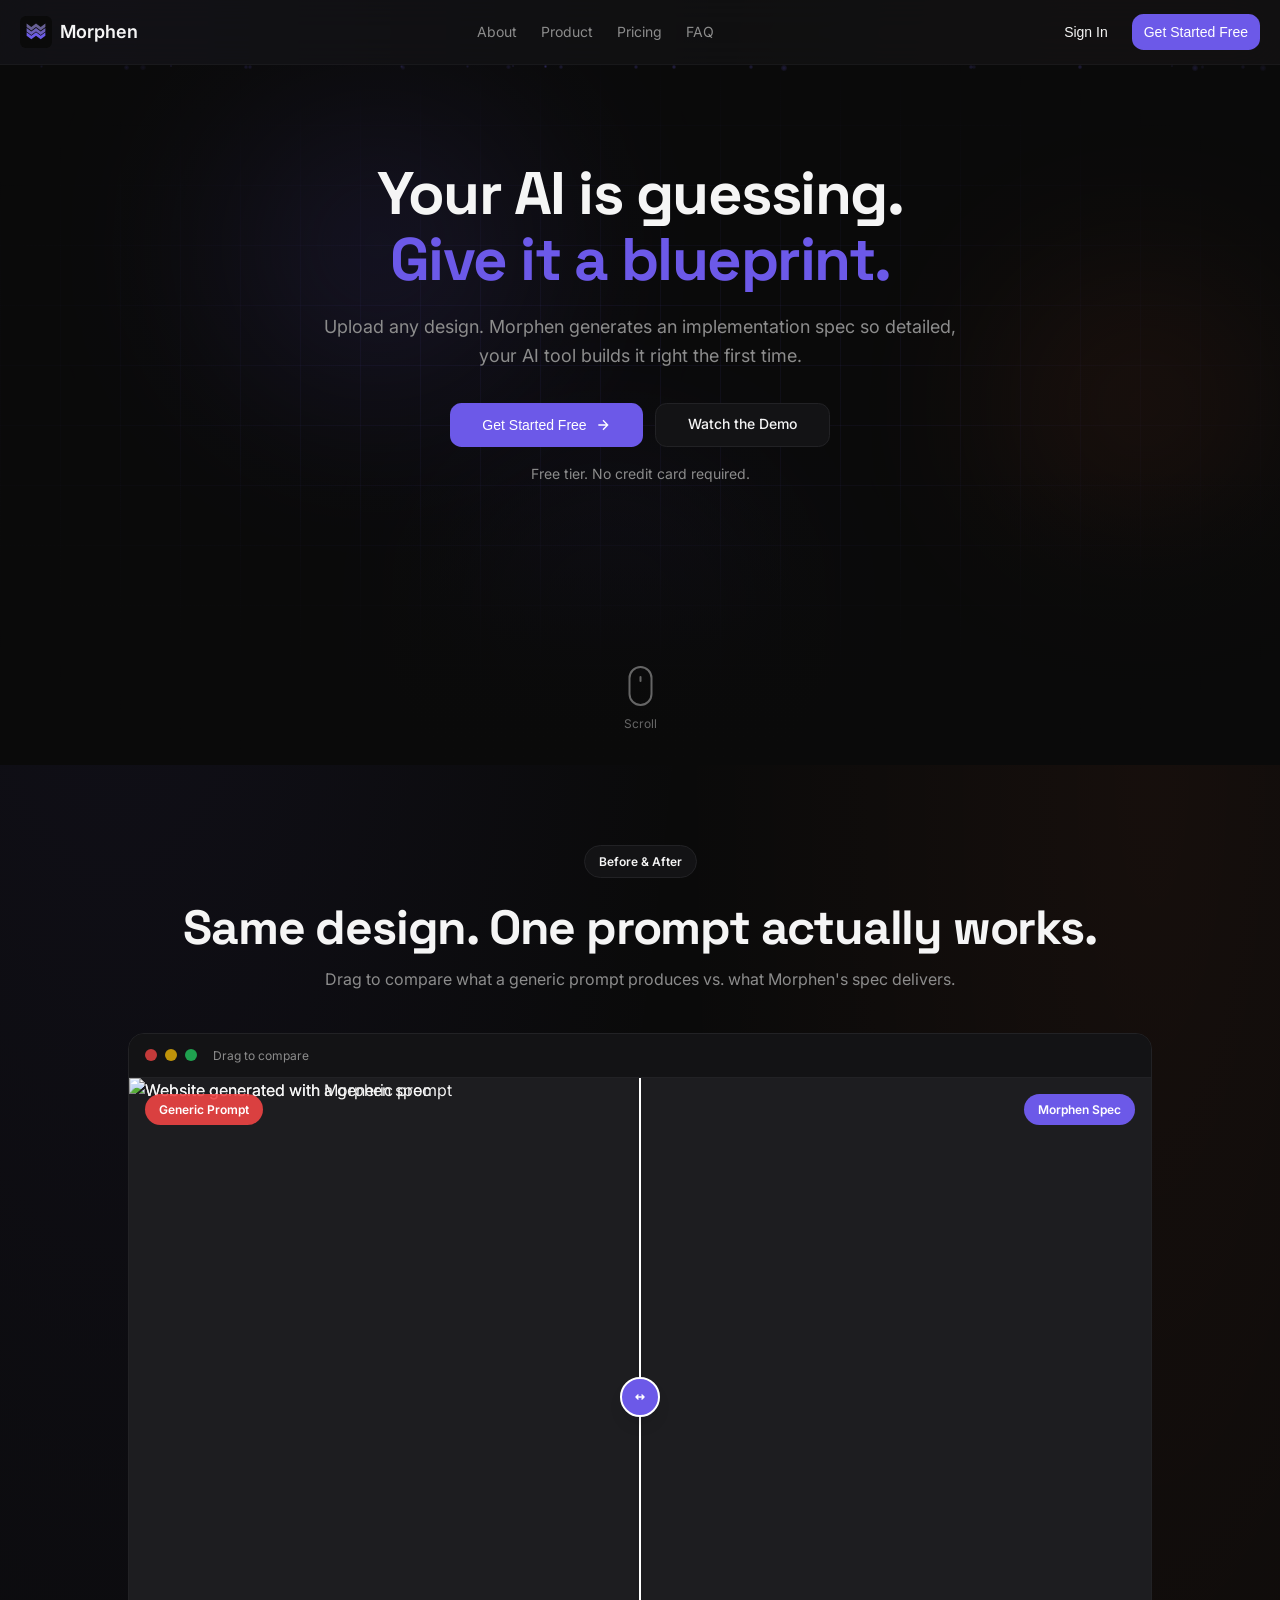
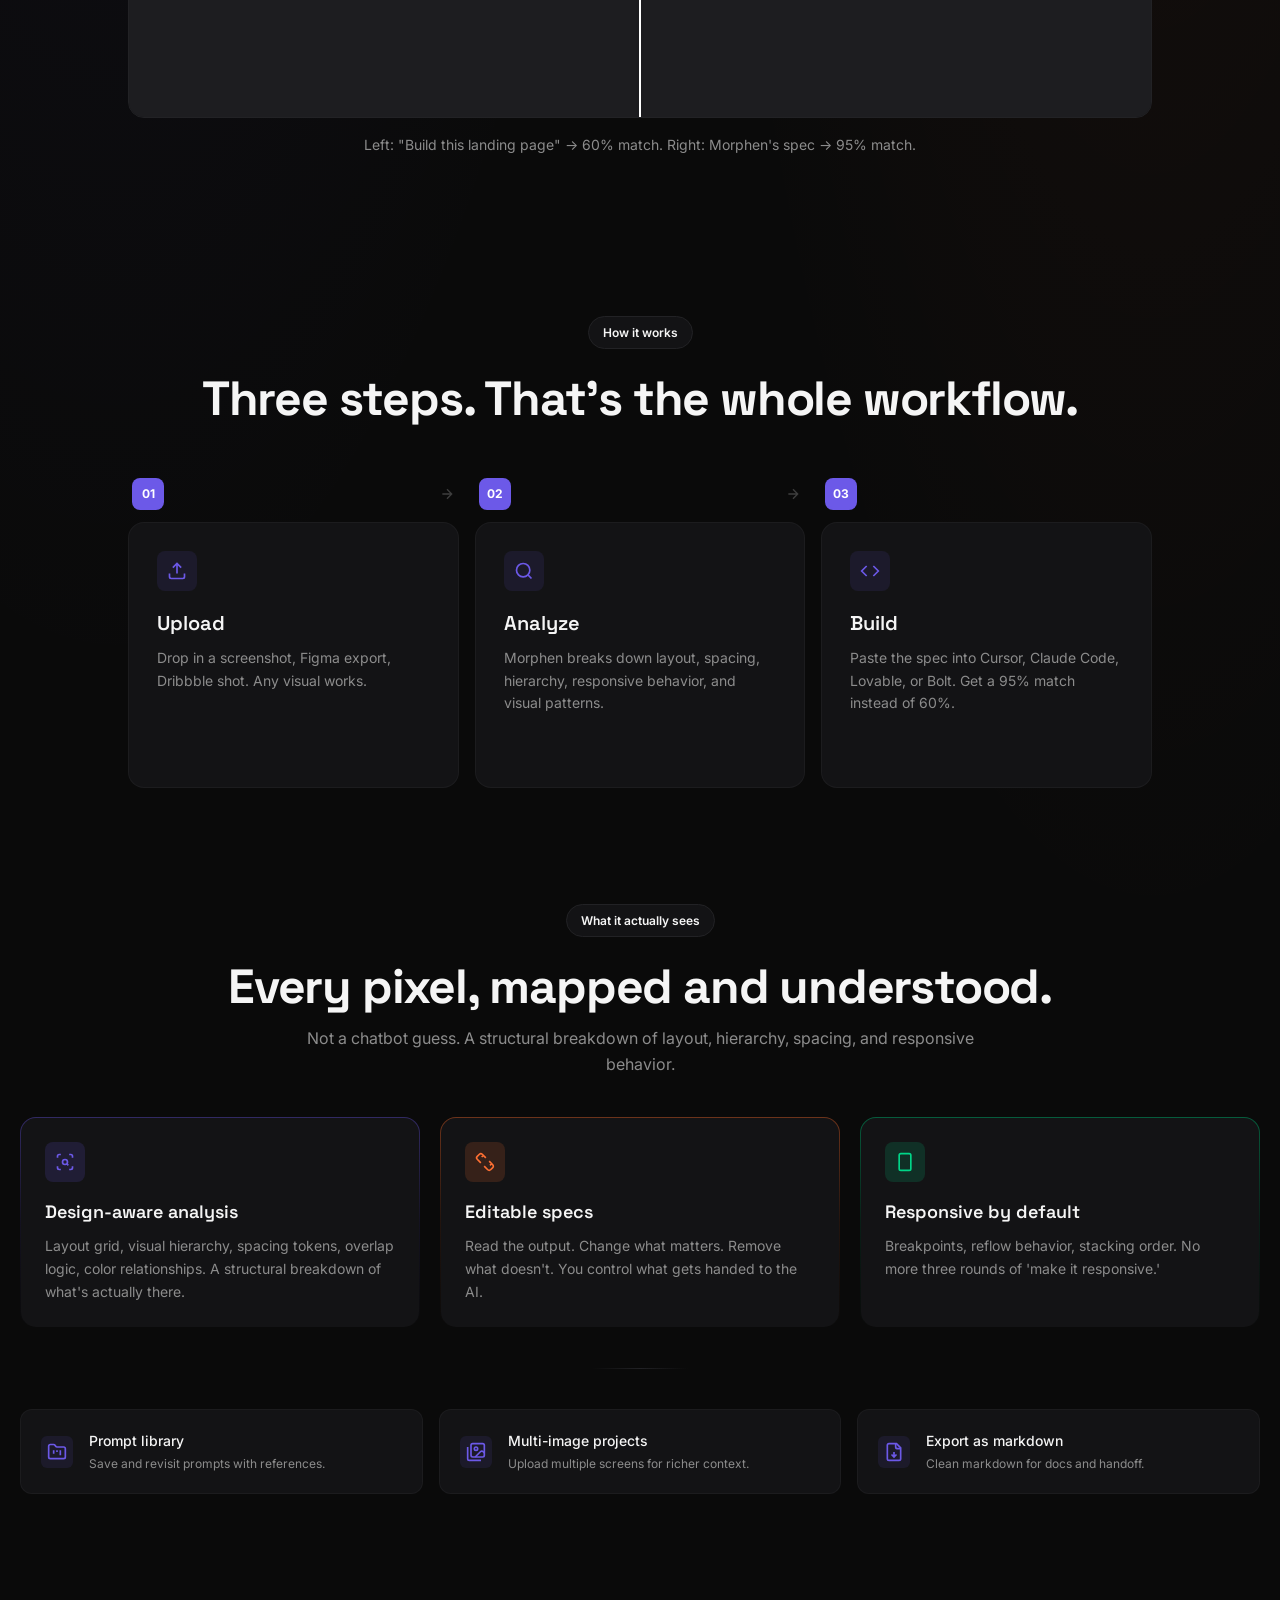
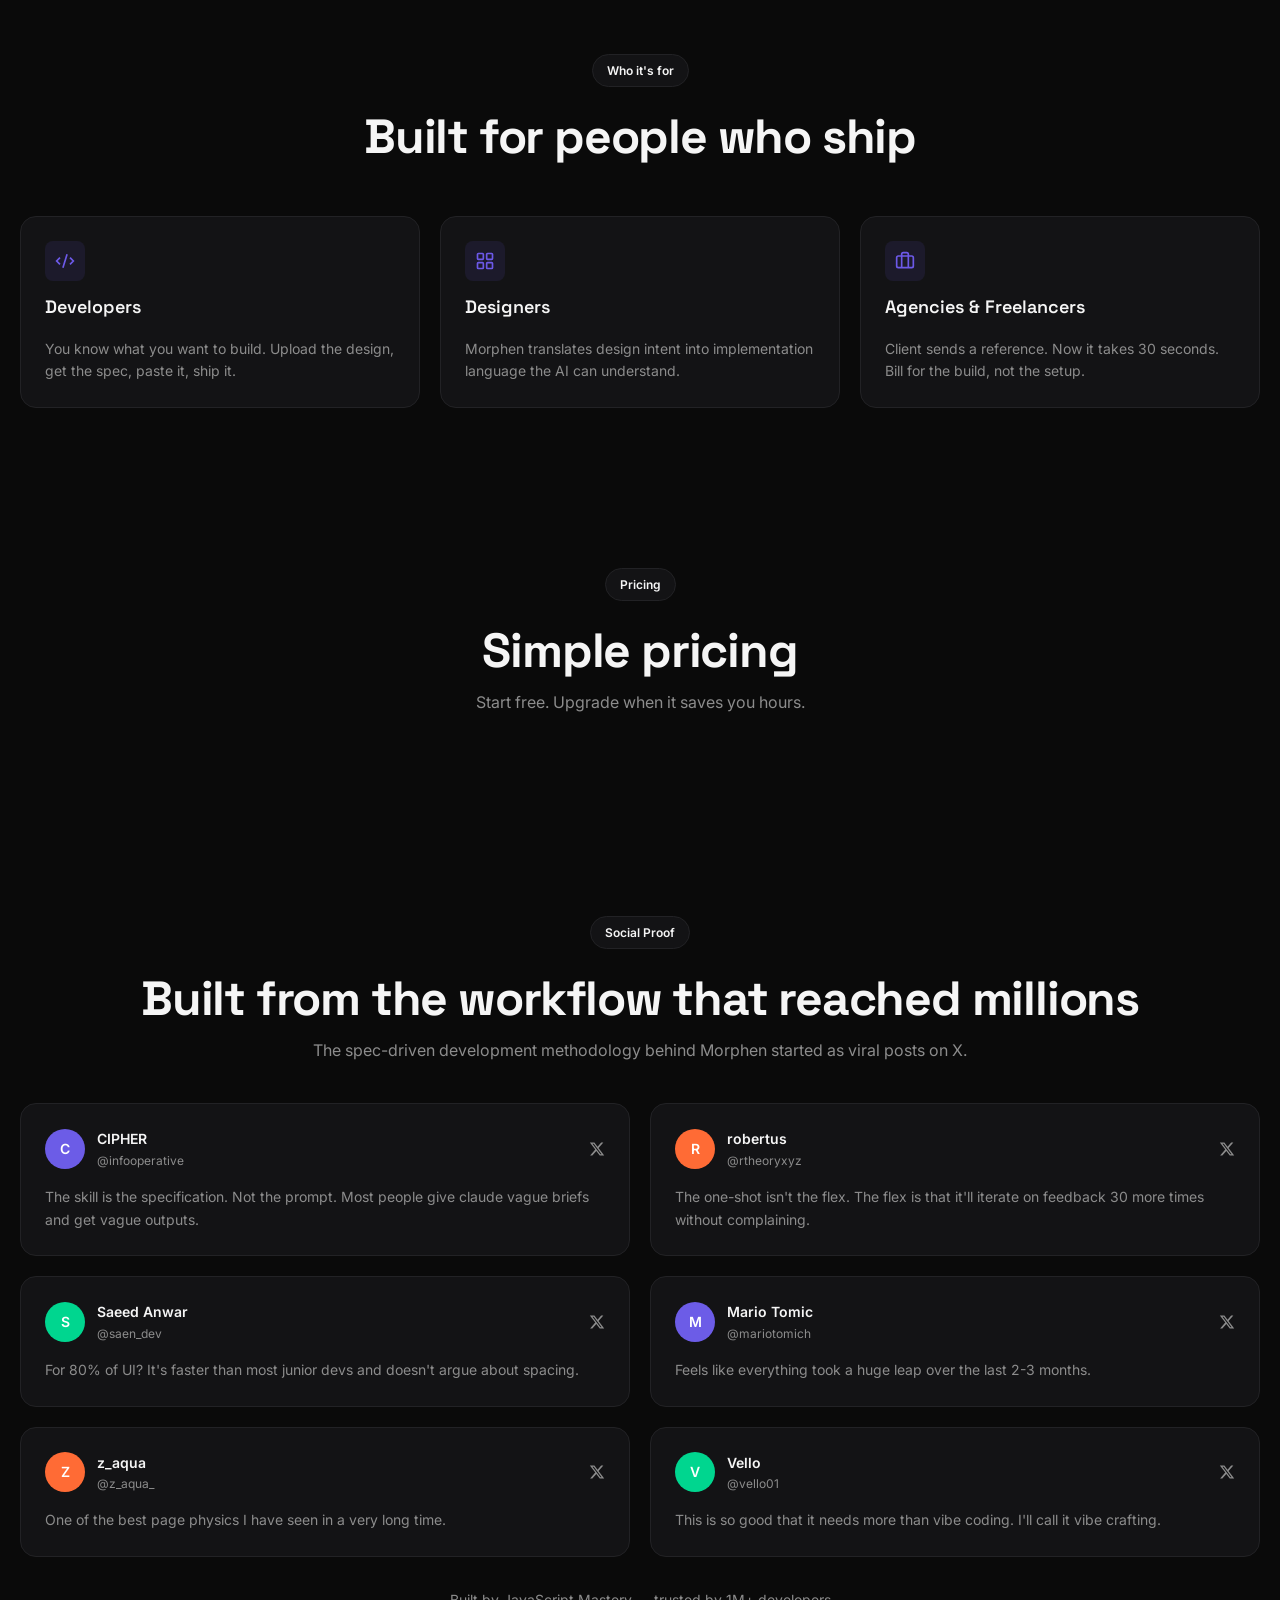
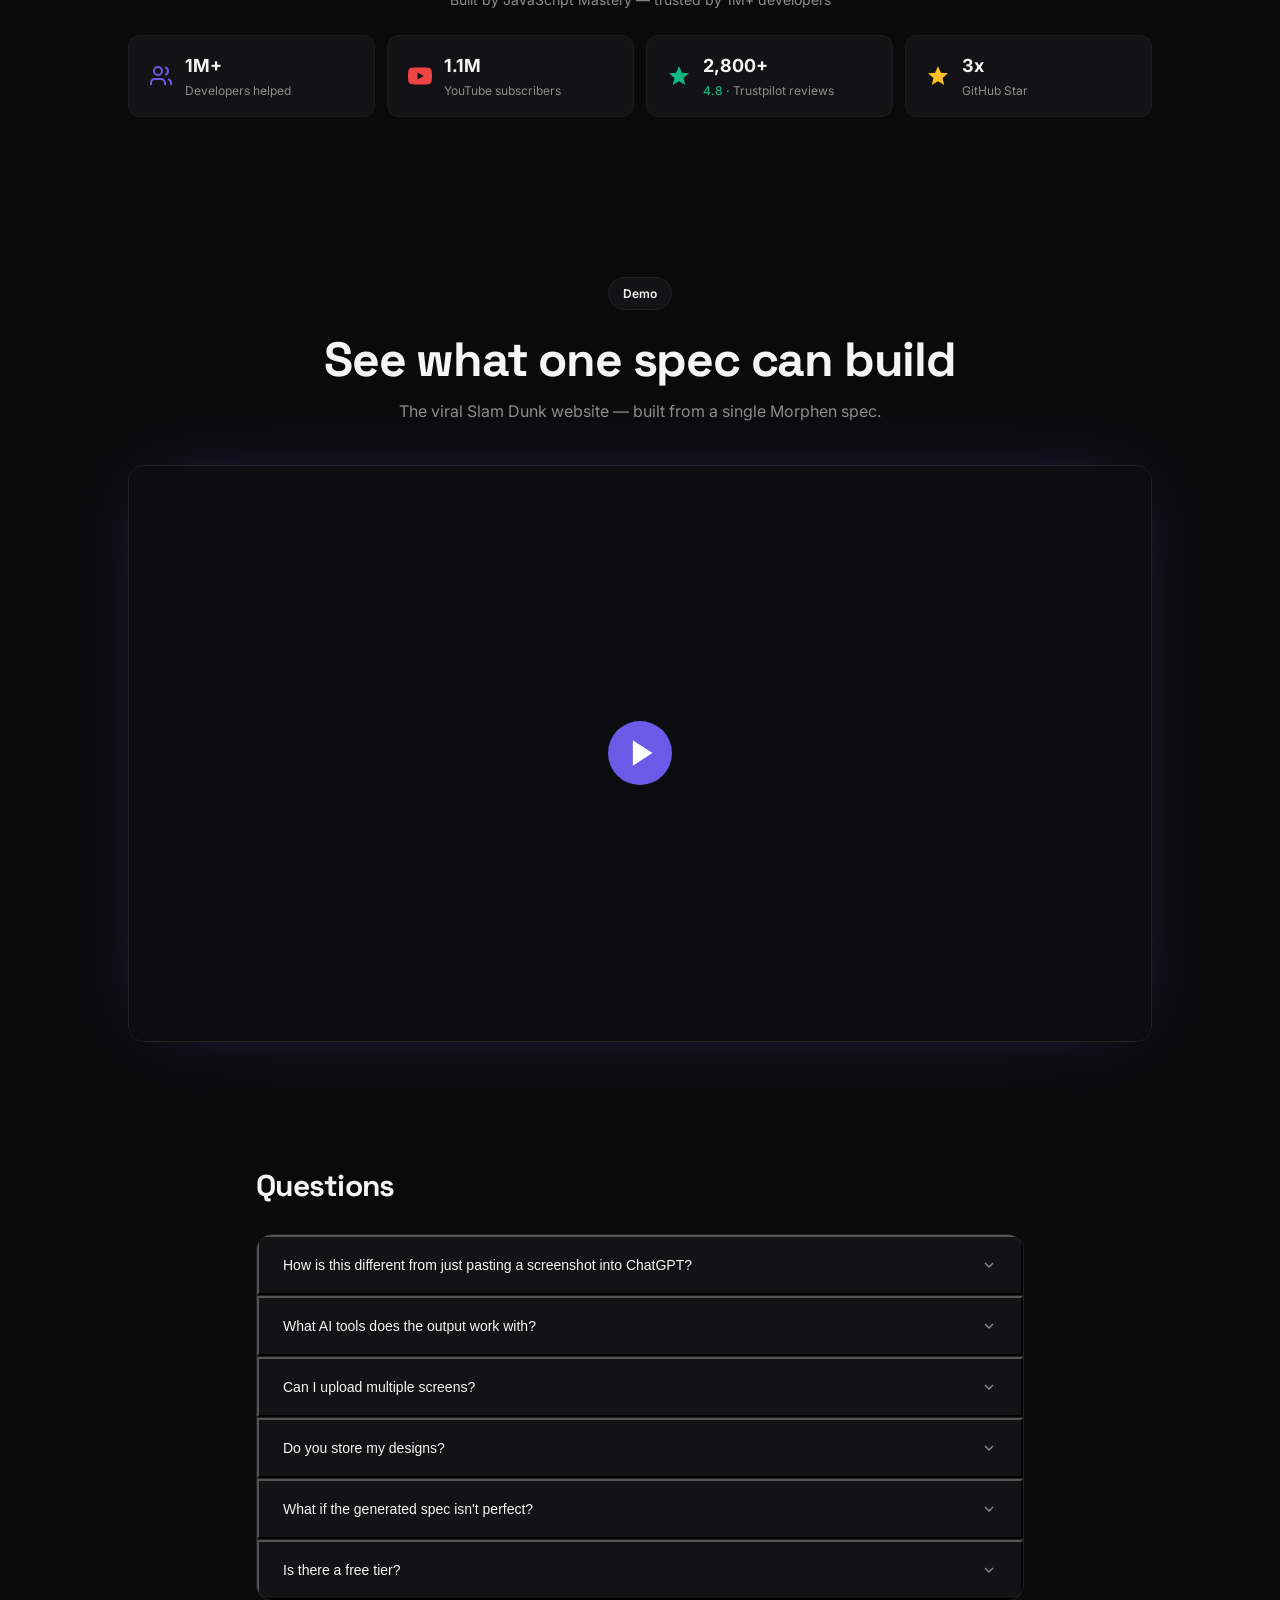
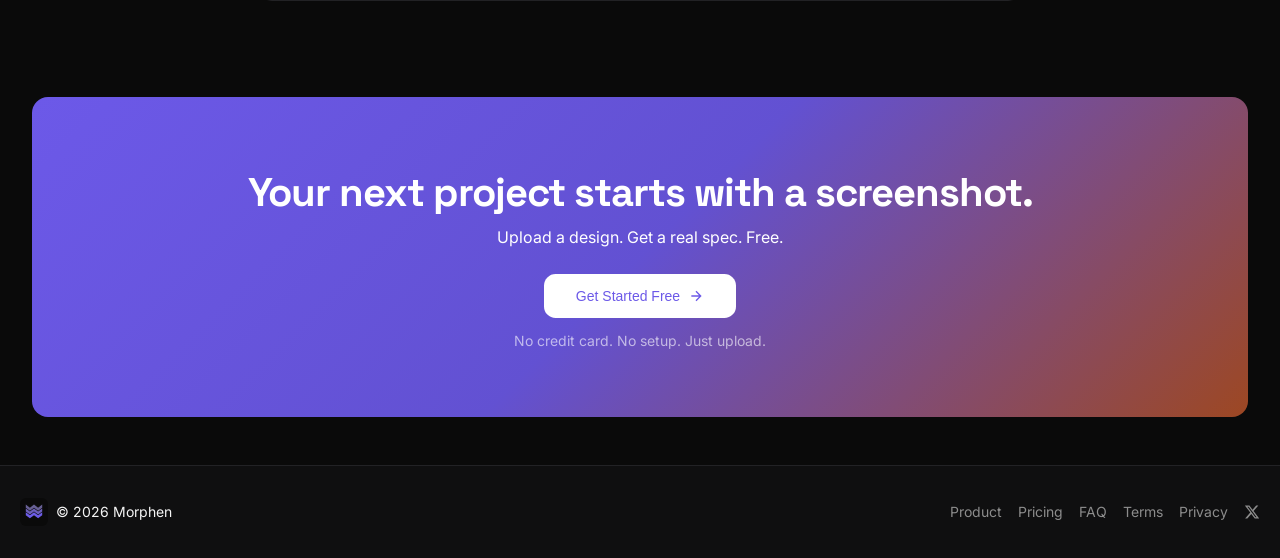
==== commit 05765f82: "fix: Add About link to main navigation menu" ====
--- a/index.html
+++ b/index.html
@@ -17,7 +17,7 @@
 <path d="M0 126L0 70L75 126L150 70L225 126L300 70L300 126L225 182L150 126L75 182Z" fill="#8474E8" opacity=".8"/>
 <path d="M0 196L0 140L75 196L150 140L225 196L300 140L300 196L225 252L150 196L75 252Z" fill="#6C5CE7"/>
 </g></svg>Morphen</a>
-<nav><a href="#features">Product</a><a href="#pricing">Pricing</a><a href="#faq">FAQ</a></nav>
+<nav><a href="about.html">About</a><a href="#features">Product</a><a href="#pricing">Pricing</a><a href="#faq">FAQ</a></nav>
 <div class="header-actions">
 <button class="btn btn-ghost h-9" id="signInBtn" style="display:none">Sign In</button>
 <button class="btn btn-primary h-9">Get Started Free</button>
